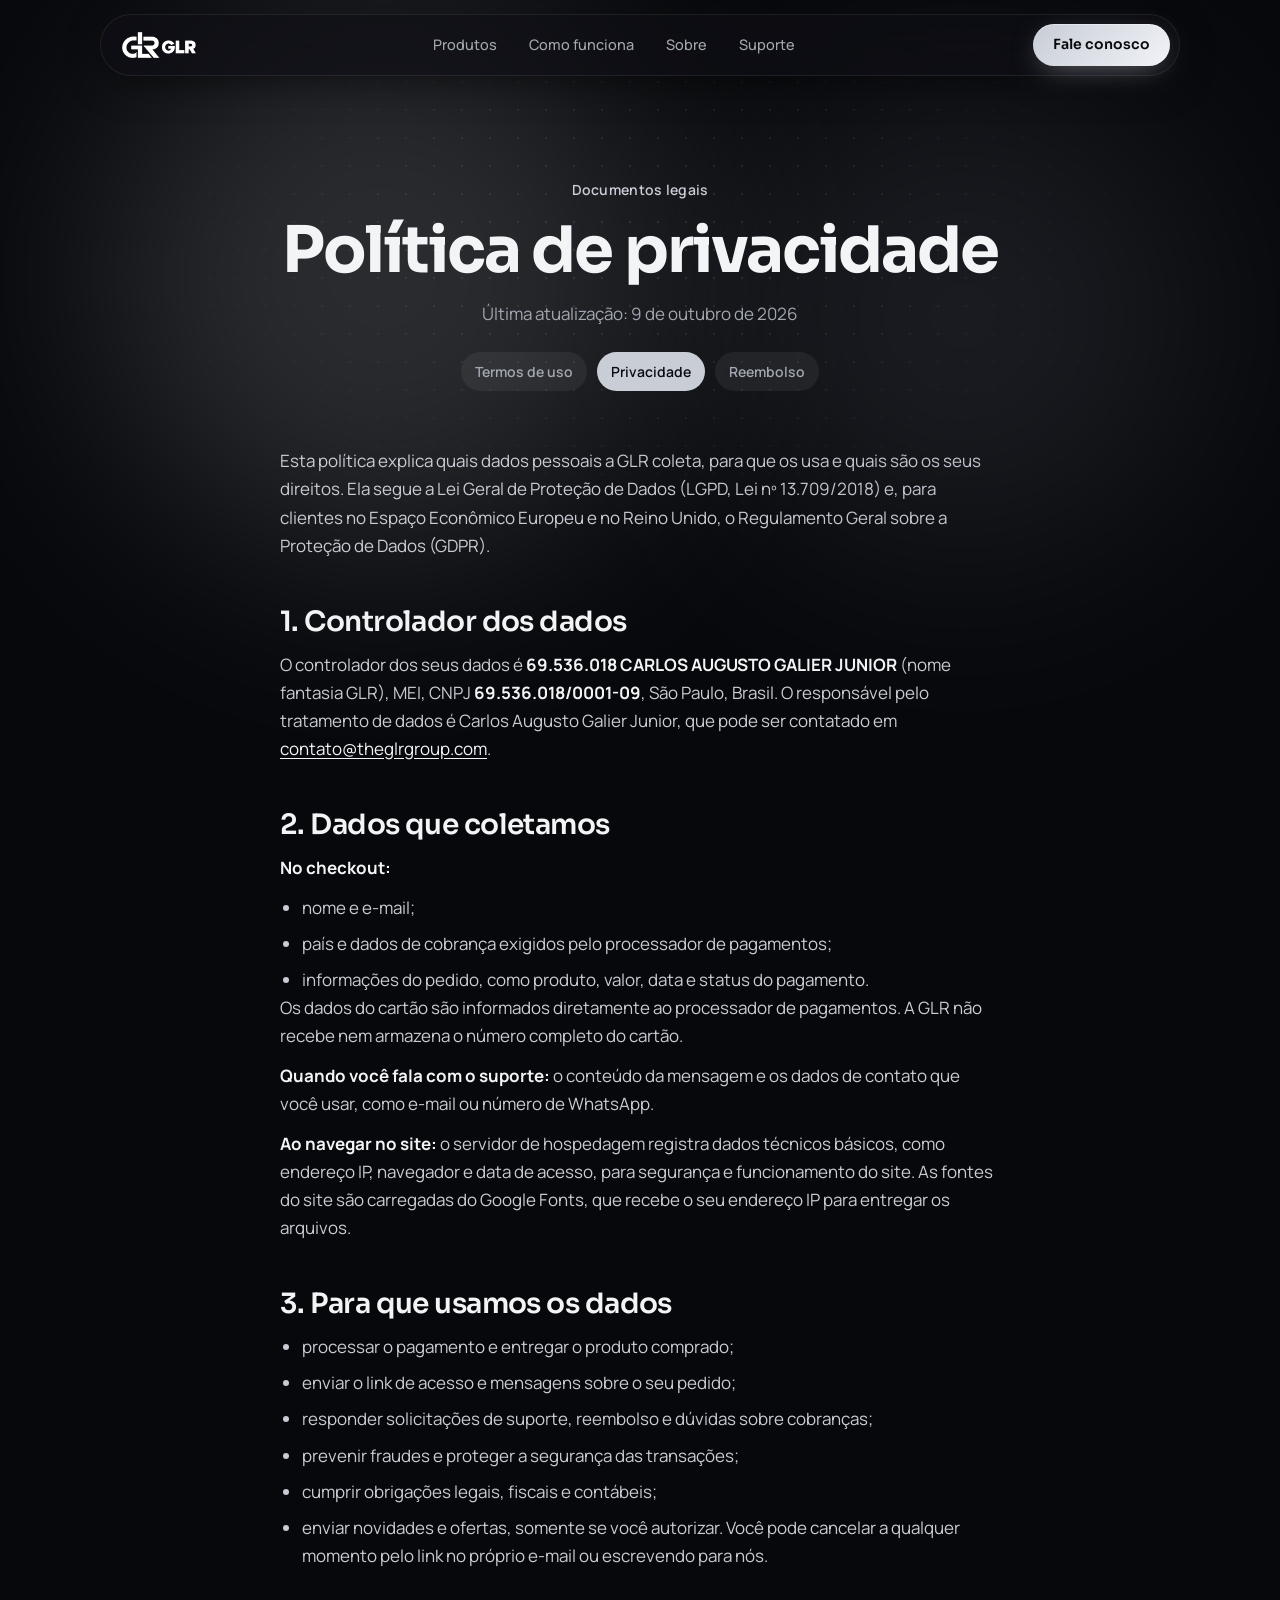
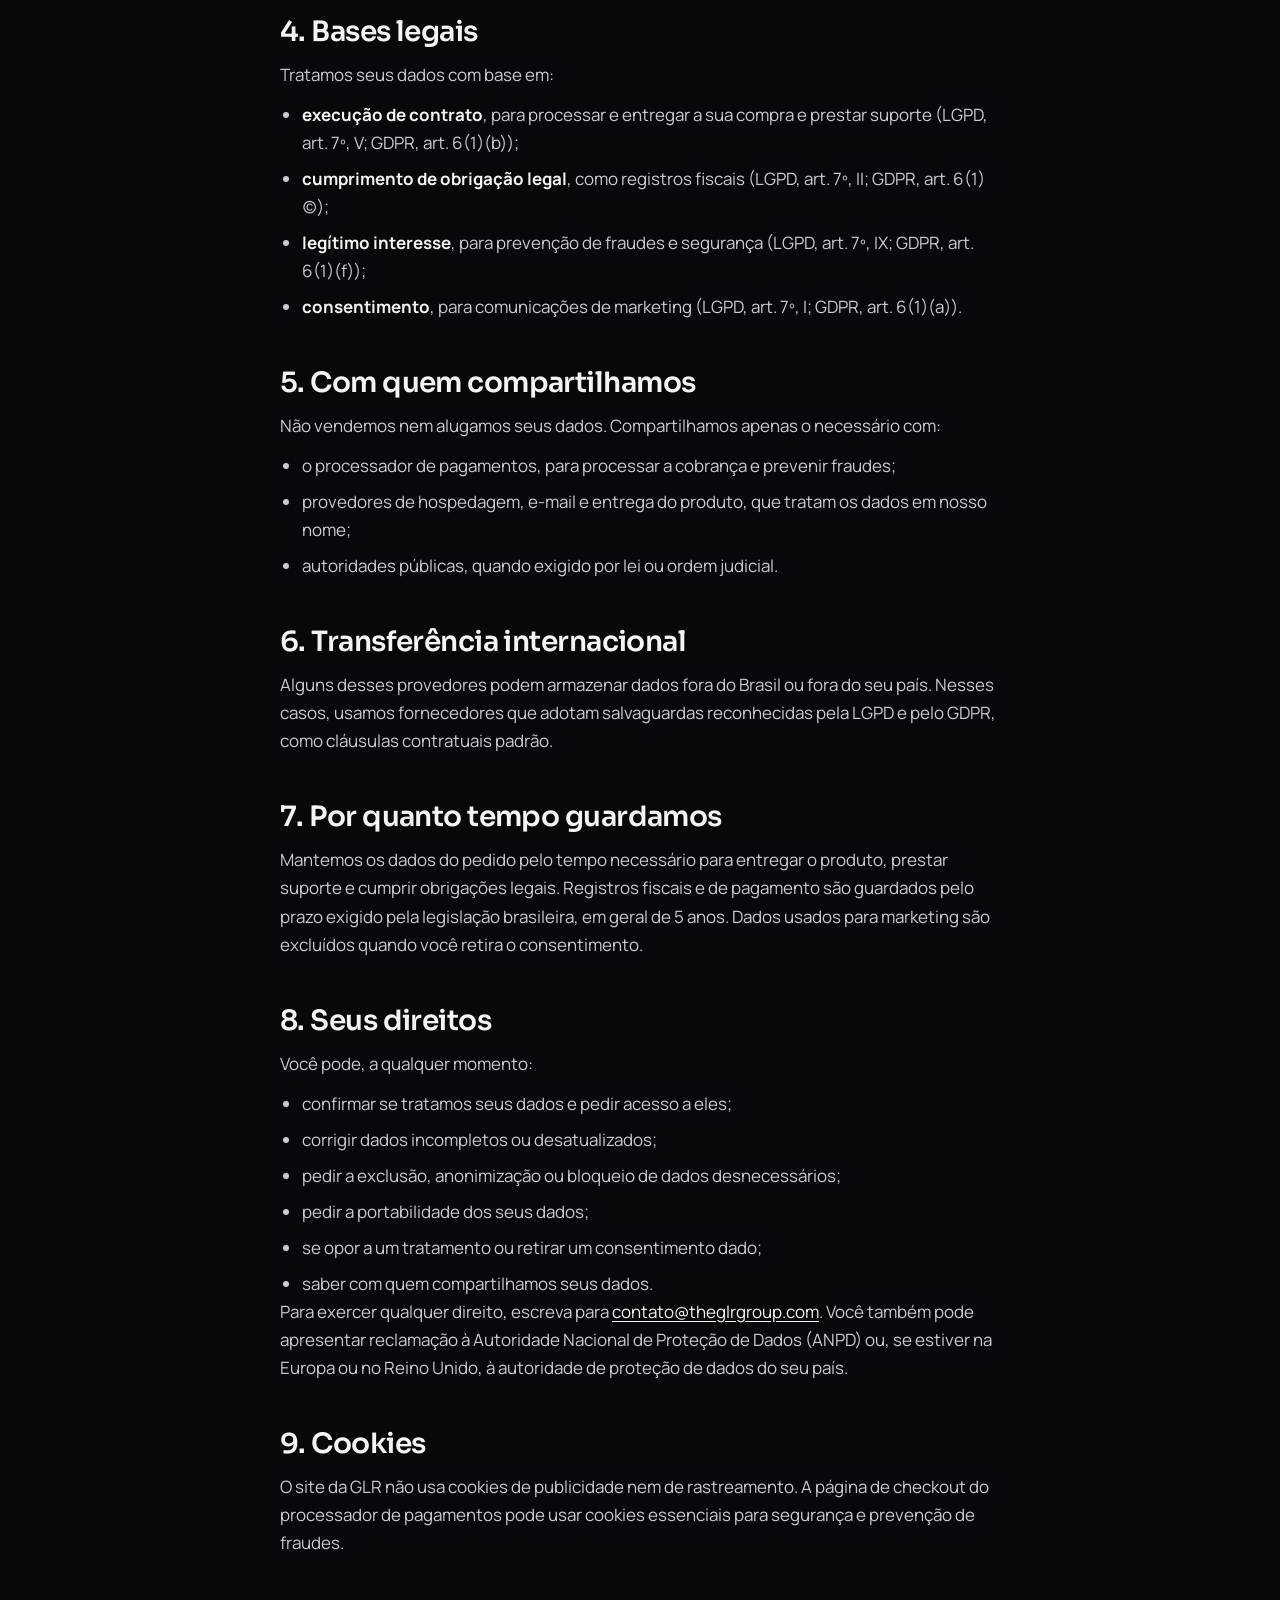
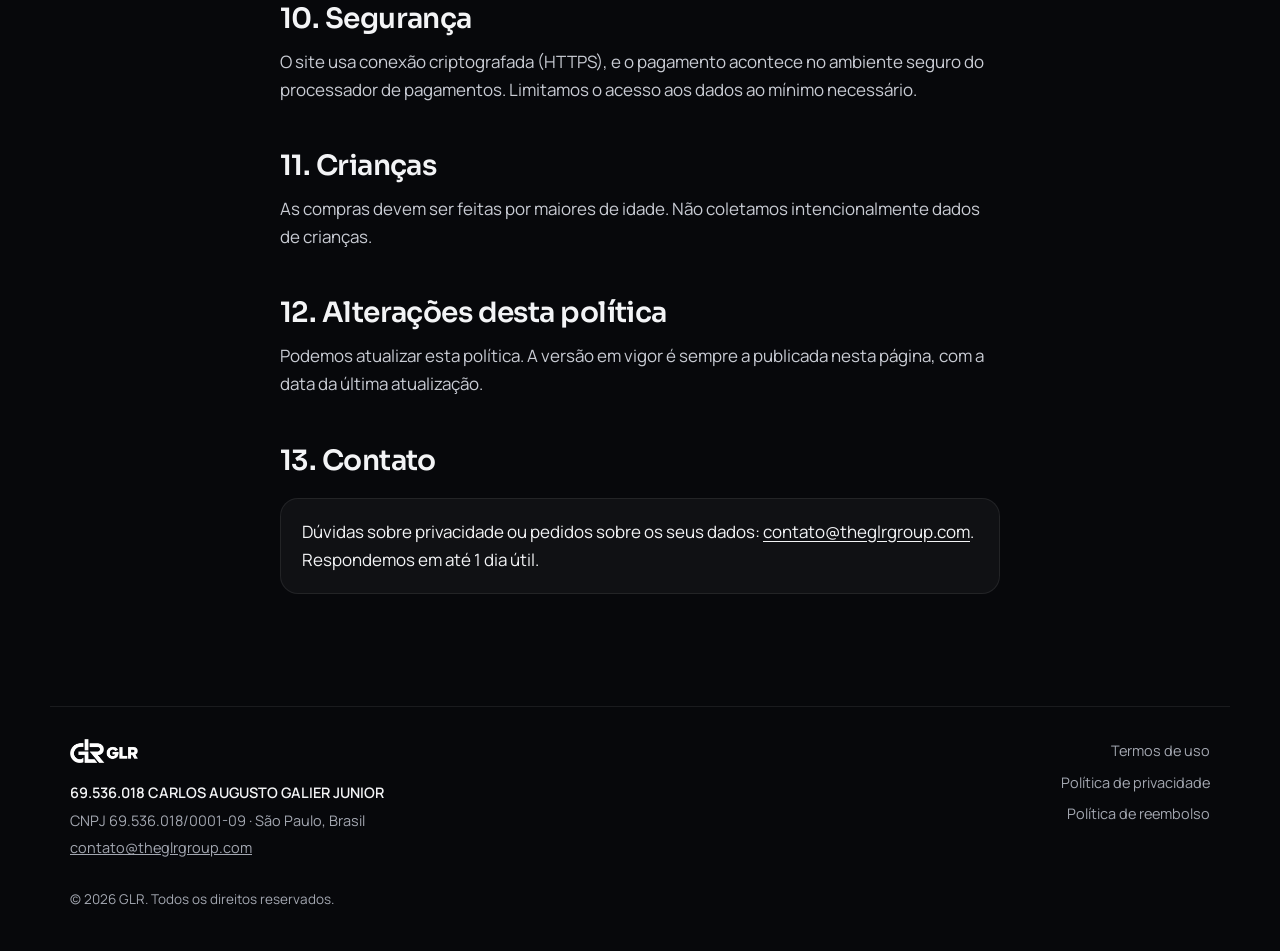
==== privacy/index.html @ 14d4b892 "Novo site GLR: produtos digitais educacionais + Termos, Privacidade e Reembolso Co-Authored-By: Clau" ====
<!doctype html>
<html lang="pt-BR">
<head>
<meta charset="utf-8">
<meta name="viewport" content="width=device-width, initial-scale=1, viewport-fit=cover">
<title>Política de privacidade | GLR</title>
<meta name="description" content="Como a GLR coleta, usa e protege seus dados pessoais, conforme a LGPD e o GDPR.">
<link rel="icon" href="/assets/glr-logo.png">
<link rel="preconnect" href="https://fonts.googleapis.com">
<link rel="preconnect" href="https://fonts.gstatic.com" crossorigin>
<link rel="stylesheet" href="https://fonts.googleapis.com/css2?family=Sora:wght@400;500;600;700&family=Manrope:wght@400;500;600;700&display=swap">
<link rel="stylesheet" href="/assets/site.css">
</head>
<body>

<header>
  <nav class="nav" aria-label="Principal">
    <a class="logo" href="/" aria-label="GLR, início"><img src="/assets/glr-logo.png" alt="GLR" width="74" height="26"></a>
    <ul>
      <li><a href="/#produtos">Produtos</a></li>
      <li><a href="/#como-funciona">Como funciona</a></li>
      <li><a href="/#sobre">Sobre</a></li>
      <li><a href="/#suporte">Suporte</a></li>
    </ul>
    <a class="btn btn-primary" href="/#suporte">Fale conosco</a>
  </nav>
</header>

<main>
  <section class="doc-hero">
    <div class="aurora" aria-hidden="true"><i></i><i></i></div>
    <div class="wrap hero-inner">
      <span class="eyebrow">Documentos legais</span>
      <h1>Política de privacidade</h1>
      <p>Última atualização: 9 de outubro de 2026</p>
      <nav class="doc-nav" aria-label="Documentos legais">
        <a href="/terms">Termos de uso</a>
        <a href="/privacy" aria-current="page">Privacidade</a>
        <a href="/refund">Reembolso</a>
      </nav>
    </div>
  </section>

  <article class="wrap doc">
    <p>Esta política explica quais dados pessoais a GLR coleta, para que os usa e quais são os seus direitos. Ela segue a Lei Geral de Proteção de Dados (LGPD, Lei nº 13.709/2018) e, para clientes no Espaço Econômico Europeu e no Reino Unido, o Regulamento Geral sobre a Proteção de Dados (GDPR).</p>

    <h2>1. Controlador dos dados</h2>
    <p>O controlador dos seus dados é <strong>69.536.018 CARLOS AUGUSTO GALIER JUNIOR</strong> (nome fantasia GLR), MEI, CNPJ <strong>69.536.018/0001-09</strong>, São Paulo, Brasil. O responsável pelo tratamento de dados é Carlos Augusto Galier Junior, que pode ser contatado em <a href="mailto:contato@theglrgroup.com">contato@theglrgroup.com</a>.</p>

    <h2>2. Dados que coletamos</h2>
    <p><strong>No checkout:</strong></p>
    <ul>
      <li>nome e e-mail;</li>
      <li>país e dados de cobrança exigidos pelo processador de pagamentos;</li>
      <li>informações do pedido, como produto, valor, data e status do pagamento.</li>
    </ul>
    <p>Os dados do cartão são informados diretamente ao processador de pagamentos. A GLR não recebe nem armazena o número completo do cartão.</p>
    <p><strong>Quando você fala com o suporte:</strong> o conteúdo da mensagem e os dados de contato que você usar, como e-mail ou número de WhatsApp.</p>
    <p><strong>Ao navegar no site:</strong> o servidor de hospedagem registra dados técnicos básicos, como endereço IP, navegador e data de acesso, para segurança e funcionamento do site. As fontes do site são carregadas do Google Fonts, que recebe o seu endereço IP para entregar os arquivos.</p>

    <h2>3. Para que usamos os dados</h2>
    <ul>
      <li>processar o pagamento e entregar o produto comprado;</li>
      <li>enviar o link de acesso e mensagens sobre o seu pedido;</li>
      <li>responder solicitações de suporte, reembolso e dúvidas sobre cobranças;</li>
      <li>prevenir fraudes e proteger a segurança das transações;</li>
      <li>cumprir obrigações legais, fiscais e contábeis;</li>
      <li>enviar novidades e ofertas, somente se você autorizar. Você pode cancelar a qualquer momento pelo link no próprio e-mail ou escrevendo para nós.</li>
    </ul>

    <h2>4. Bases legais</h2>
    <p>Tratamos seus dados com base em:</p>
    <ul>
      <li><strong>execução de contrato</strong>, para processar e entregar a sua compra e prestar suporte (LGPD, art. 7º, V; GDPR, art. 6(1)(b));</li>
      <li><strong>cumprimento de obrigação legal</strong>, como registros fiscais (LGPD, art. 7º, II; GDPR, art. 6(1)(c));</li>
      <li><strong>legítimo interesse</strong>, para prevenção de fraudes e segurança (LGPD, art. 7º, IX; GDPR, art. 6(1)(f));</li>
      <li><strong>consentimento</strong>, para comunicações de marketing (LGPD, art. 7º, I; GDPR, art. 6(1)(a)).</li>
    </ul>

    <h2>5. Com quem compartilhamos</h2>
    <p>Não vendemos nem alugamos seus dados. Compartilhamos apenas o necessário com:</p>
    <ul>
      <li>o processador de pagamentos, para processar a cobrança e prevenir fraudes;</li>
      <li>provedores de hospedagem, e-mail e entrega do produto, que tratam os dados em nosso nome;</li>
      <li>autoridades públicas, quando exigido por lei ou ordem judicial.</li>
    </ul>

    <h2>6. Transferência internacional</h2>
    <p>Alguns desses provedores podem armazenar dados fora do Brasil ou fora do seu país. Nesses casos, usamos fornecedores que adotam salvaguardas reconhecidas pela LGPD e pelo GDPR, como cláusulas contratuais padrão.</p>

    <h2>7. Por quanto tempo guardamos</h2>
    <p>Mantemos os dados do pedido pelo tempo necessário para entregar o produto, prestar suporte e cumprir obrigações legais. Registros fiscais e de pagamento são guardados pelo prazo exigido pela legislação brasileira, em geral de 5 anos. Dados usados para marketing são excluídos quando você retira o consentimento.</p>

    <h2>8. Seus direitos</h2>
    <p>Você pode, a qualquer momento:</p>
    <ul>
      <li>confirmar se tratamos seus dados e pedir acesso a eles;</li>
      <li>corrigir dados incompletos ou desatualizados;</li>
      <li>pedir a exclusão, anonimização ou bloqueio de dados desnecessários;</li>
      <li>pedir a portabilidade dos seus dados;</li>
      <li>se opor a um tratamento ou retirar um consentimento dado;</li>
      <li>saber com quem compartilhamos seus dados.</li>
    </ul>
    <p>Para exercer qualquer direito, escreva para <a href="mailto:contato@theglrgroup.com">contato@theglrgroup.com</a>. Você também pode apresentar reclamação à Autoridade Nacional de Proteção de Dados (ANPD) ou, se estiver na Europa ou no Reino Unido, à autoridade de proteção de dados do seu país.</p>

    <h2>9. Cookies</h2>
    <p>O site da GLR não usa cookies de publicidade nem de rastreamento. A página de checkout do processador de pagamentos pode usar cookies essenciais para segurança e prevenção de fraudes.</p>

    <h2>10. Segurança</h2>
    <p>O site usa conexão criptografada (HTTPS), e o pagamento acontece no ambiente seguro do processador de pagamentos. Limitamos o acesso aos dados ao mínimo necessário.</p>

    <h2>11. Crianças</h2>
    <p>As compras devem ser feitas por maiores de idade. Não coletamos intencionalmente dados de crianças.</p>

    <h2>12. Alterações desta política</h2>
    <p>Podemos atualizar esta política. A versão em vigor é sempre a publicada nesta página, com a data da última atualização.</p>

    <h2>13. Contato</h2>
    <div class="box">
      <p>Dúvidas sobre privacidade ou pedidos sobre os seus dados: <a href="mailto:contato@theglrgroup.com">contato@theglrgroup.com</a>. Respondemos em até 1 dia útil.</p>
    </div>
  </article>
</main>

<footer>
  <div class="wrap foot">
    <div class="legal-id">
      <img src="/assets/glr-logo.png" alt="GLR" width="68" height="24">
      <strong>69.536.018 CARLOS AUGUSTO GALIER JUNIOR</strong>
      <span>CNPJ 69.536.018/0001-09 · São Paulo, Brasil</span>
      <span><a href="mailto:contato@theglrgroup.com">contato@theglrgroup.com</a></span>
    </div>
    <nav aria-label="Documentos legais">
      <a href="/terms">Termos de uso</a>
      <a href="/privacy">Política de privacidade</a>
      <a href="/refund">Política de reembolso</a>
    </nav>
    <span class="copy">© 2026 GLR. Todos os direitos reservados.</span>
  </div>
</footer>

<script src="/assets/site.js"></script>
</body>
</html>
---- assets/site.css ----
/* GLR: dark product-style site. Glass pill nav, soft silver glow, rounded cards, numbered how-it-works, support panel, legal pages */
:root{
  --bg:#07080B;
  --surface:rgba(255,255,255,.035);
  --surface-2:rgba(255,255,255,.06);
  --border:rgba(255,255,255,.08);
  --border-strong:rgba(255,255,255,.16);
  --fg:#F3F4F6;
  --muted:#A3A7B1;
  --accent:#C8CDD6;
  --accent-2:#F1F3F7;
  --accent-rgb:200,205,214;
  --on-accent:#0A0A0F;
  --display:"Sora",system-ui,sans-serif;
  --body:"Manrope",system-ui,sans-serif;
  --r:22px;
  color-scheme:dark;
}
*{box-sizing:border-box}
html{scroll-behavior:smooth}
@media (prefers-reduced-motion:reduce){html{scroll-behavior:auto}*{animation:none!important;transition:none!important}}
body{margin:0;background:var(--bg);color:var(--fg);font-family:var(--body);font-size:17px;line-height:1.65;-webkit-font-smoothing:antialiased;overflow-x:hidden}
img{max-width:100%}
a{color:inherit}
:focus-visible{outline:2px solid var(--accent);outline-offset:3px;border-radius:10px}
.wrap{max-width:1180px;margin:0 auto;padding-inline:20px}
h1,h2,h3{font-family:var(--display);text-wrap:balance;margin:0;letter-spacing:-.03em}
h2{font-size:clamp(32px,4.4vw,52px);line-height:1.08;font-weight:600}
p{margin:0}
.grad{background:linear-gradient(100deg,var(--accent),var(--accent-2));-webkit-background-clip:text;background-clip:text;color:transparent}
.eyebrow{font-size:14px;font-weight:600;color:var(--accent);letter-spacing:.02em}

/* buttons */
.btn{position:relative;display:inline-flex;align-items:center;justify-content:center;gap:10px;min-height:50px;padding:0 26px;border-radius:999px;font-family:var(--display);font-weight:600;font-size:15px;text-decoration:none;cursor:pointer;border:0;transition:transform .25s cubic-bezier(.2,.8,.2,1),box-shadow .25s,background .25s;white-space:nowrap}
.btn svg{transition:transform .25s;flex:none}
.btn:hover svg.arrow{transform:translateX(3px)}
.btn-primary{color:var(--on-accent);background:linear-gradient(135deg,var(--accent),var(--accent-2));box-shadow:0 8px 30px -10px rgba(var(--accent-rgb),.6),inset 0 1px 0 rgba(255,255,255,.4)}
.btn-primary:hover{transform:translateY(-2px);box-shadow:0 14px 40px -10px rgba(var(--accent-rgb),.75),inset 0 1px 0 rgba(255,255,255,.5)}
.btn-glass{color:var(--fg);background:var(--surface-2);box-shadow:inset 0 0 0 1px var(--border-strong);backdrop-filter:blur(10px)}
.btn-glass:hover{transform:translateY(-2px);background:rgba(255,255,255,.1)}
.btn-lg{min-height:58px;padding:0 32px;font-size:16px}

/* nav */
header{position:sticky;top:calc(env(safe-area-inset-top,0px) + 14px);z-index:30;padding-inline:16px}
.nav{max-width:1080px;margin:14px auto 0;display:flex;align-items:center;justify-content:space-between;gap:16px;padding:10px 10px 10px 22px;border-radius:999px;background:rgba(14,15,20,.65);backdrop-filter:blur(18px) saturate(140%);-webkit-backdrop-filter:blur(18px) saturate(140%);box-shadow:inset 0 0 0 1px var(--border),0 10px 40px -10px rgba(0,0,0,.6)}
.nav .logo img{height:26px;width:auto;display:block}
.nav ul{display:flex;gap:4px;list-style:none;margin:0;padding:0}
.nav ul a{display:block;padding:8px 14px;border-radius:999px;text-decoration:none;color:var(--muted);font-size:14.5px;font-weight:500;transition:color .2s,background .2s}
.nav ul a:hover{color:var(--fg);background:var(--surface-2)}
.nav .btn{min-height:42px;padding:0 20px;font-size:14px}
@media (max-width:860px){.nav ul{display:none}}

/* hero */
.hero{position:relative;margin-top:-78px;padding-top:190px;padding-bottom:40px}
.aurora{position:absolute;inset:-10% 0 auto 0;height:820px;pointer-events:none;overflow:hidden;z-index:0}
.aurora i{position:absolute;border-radius:50%;filter:blur(110px);opacity:.18}
.aurora i:nth-child(1){width:560px;height:560px;left:8%;top:40px;background:var(--accent);animation:float1 16s ease-in-out infinite}
.aurora i:nth-child(2){width:480px;height:480px;right:6%;top:120px;background:#7D8597;opacity:.16;animation:float2 19s ease-in-out infinite}
.aurora::after{content:"";position:absolute;inset:0;background-image:radial-gradient(rgba(255,255,255,.11) 1px,transparent 1px);background-size:28px 28px;-webkit-mask-image:radial-gradient(ellipse 60% 55% at 50% 35%,#000 0%,transparent 75%);mask-image:radial-gradient(ellipse 60% 55% at 50% 35%,#000 0%,transparent 75%)}
@keyframes float1{50%{transform:translate(80px,60px) scale(1.1)}}
@keyframes float2{50%{transform:translate(-70px,40px) scale(.9)}}
.hero-inner{position:relative;z-index:1;display:flex;flex-direction:column;align-items:center;text-align:center;gap:26px}
.hero h1{font-size:clamp(40px,6.6vw,84px);line-height:1.02;font-weight:700;max-width:13em}
.hero .lead{color:#D4D7DE;font-size:clamp(17px,1.6vw,20px);max-width:36em;text-shadow:0 1px 18px rgba(0,0,0,.6)}
.cta-row{display:flex;flex-wrap:wrap;justify-content:center;gap:14px;margin-top:6px}
.facts{position:relative;z-index:1;margin:64px auto 0;max-width:980px;display:grid;grid-template-columns:repeat(4,minmax(0,1fr));border-radius:22px;background:var(--surface);box-shadow:inset 0 0 0 1px var(--border);overflow:hidden}
.fact{display:flex;align-items:center;gap:12px;padding:20px 22px;min-width:0}
.fact + .fact{border-left:1px solid var(--border)}
.fact svg{flex:none;color:var(--accent)}
.fact span{font-size:15px;font-weight:600;line-height:1.3}
@media (max-width:860px){.facts{grid-template-columns:repeat(2,minmax(0,1fr))}.fact:nth-child(3){border-left:0}.fact:nth-child(n+3){border-top:1px solid var(--border)}}
@media (max-width:440px){.facts{grid-template-columns:minmax(0,1fr)}.fact + .fact{border-left:0;border-top:1px solid var(--border)}}

/* sections */
section.block{padding-block:112px 24px;scroll-margin-top:100px}
.head{display:flex;flex-direction:column;align-items:center;text-align:center;gap:16px;margin-bottom:56px}
.head p{color:var(--muted);max-width:36em}

.cards{display:grid;grid-template-columns:repeat(3,minmax(0,1fr));gap:18px}
.card{position:relative;border-radius:var(--r);padding:32px 28px;background:var(--surface);box-shadow:inset 0 0 0 1px var(--border);display:flex;flex-direction:column;gap:14px;overflow:hidden;transition:box-shadow .3s,transform .3s}
.card::before{content:"";position:absolute;inset:0;border-radius:inherit;background:radial-gradient(420px circle at var(--mx,50%) var(--my,0%),rgba(var(--accent-rgb),.12),transparent 45%);opacity:0;transition:opacity .3s;pointer-events:none}
.card:hover{box-shadow:inset 0 0 0 1px var(--border-strong);transform:translateY(-3px)}
.card:hover::before{opacity:1}
.ico{width:52px;height:52px;border-radius:16px;display:grid;place-items:center;background:linear-gradient(135deg,rgba(var(--accent-rgb),.22),rgba(var(--accent-rgb),.05));box-shadow:inset 0 0 0 1px rgba(var(--accent-rgb),.3);color:var(--fg)}
.card h3{font-size:22px;font-weight:600}
.card p{color:var(--muted);font-size:16px}
.tags{display:flex;flex-wrap:wrap;gap:8px;margin-top:auto;padding-top:6px}
.tags span{font-size:13px;font-weight:600;padding:6px 12px;border-radius:999px;background:var(--surface-2);color:var(--fg)}
@media (max-width:960px){.cards{grid-template-columns:minmax(0,1fr)}}

.steps{display:grid;grid-template-columns:repeat(4,minmax(0,1fr));gap:18px;counter-reset:s}
.step{border-radius:var(--r);padding:28px 24px;background:var(--surface);box-shadow:inset 0 0 0 1px var(--border);display:flex;flex-direction:column;gap:12px}
.step .n{width:44px;height:44px;border-radius:50%;display:grid;place-items:center;font-family:var(--display);font-weight:600;font-size:15px;box-shadow:inset 0 0 0 1px rgba(var(--accent-rgb),.5);color:var(--fg)}
.step h3{font-size:19px;font-weight:600}
.step p{color:var(--muted);font-size:15.5px}
.step a{color:var(--fg);font-weight:600;text-underline-offset:3px}
@media (max-width:960px){.steps{grid-template-columns:repeat(2,minmax(0,1fr))}}
@media (max-width:560px){.steps{grid-template-columns:minmax(0,1fr)}}

.about{display:grid;grid-template-columns:minmax(0,1fr) minmax(0,1fr);gap:56px;align-items:center}
.about .stack{display:flex;flex-direction:column;gap:18px}
.about p{color:var(--muted)}
.about p strong{color:var(--fg);font-weight:600}
.brand{border-radius:28px;padding:44px 36px;background:radial-gradient(500px circle at 0% 0%,rgba(var(--accent-rgb),.14),transparent 60%),var(--surface);box-shadow:inset 0 0 0 1px var(--border);display:flex;flex-direction:column;gap:30px}
.brand img{width:100%;max-width:260px;height:auto}
.brand dl{display:grid;grid-template-columns:auto minmax(0,1fr);gap:10px 24px;margin:0;font-size:15px;padding-top:24px;border-top:1px solid var(--border)}
.brand dt{color:var(--muted);font-weight:500}
.brand dd{margin:0;font-weight:600;font-variant-numeric:tabular-nums;overflow-wrap:anywhere}
@media (max-width:900px){.about{grid-template-columns:minmax(0,1fr)}}

.support{position:relative;overflow:hidden;border-radius:32px;padding:clamp(40px,6vw,76px) clamp(22px,5vw,64px);display:flex;flex-direction:column;align-items:center;text-align:center;gap:22px;background:radial-gradient(600px circle at 50% 0%,rgba(var(--accent-rgb),.2),transparent 65%),var(--surface);box-shadow:inset 0 0 0 1px var(--border)}
.support h2{max-width:14em}
.support > p{color:var(--muted);max-width:34em}
.support .cta-row{margin-top:8px}
.support-info{display:grid;grid-template-columns:repeat(2,minmax(0,1fr));gap:14px;width:100%;max-width:760px;margin-top:10px;text-align:left}
.info{border-radius:18px;padding:18px 20px;background:rgba(0,0,0,.25);box-shadow:inset 0 0 0 1px var(--border);display:flex;flex-direction:column;gap:4px;min-width:0}
.info small{font-size:13px;color:var(--muted);font-weight:600}
.info span{font-weight:600;overflow-wrap:anywhere}
.info a{text-decoration:none}
.info a:hover{text-decoration:underline;text-underline-offset:3px}
.notice{margin-top:6px;max-width:40em;padding:16px 20px;border-radius:16px;background:rgba(var(--accent-rgb),.08);box-shadow:inset 0 0 0 1px rgba(var(--accent-rgb),.25);color:var(--fg);font-size:15.5px}
@media (max-width:640px){.support-info{grid-template-columns:minmax(0,1fr);text-align:center}}

footer{padding-block:88px 40px}
.foot{display:grid;grid-template-columns:minmax(0,1.3fr) minmax(0,1fr);gap:28px 40px;padding-top:32px;border-top:1px solid var(--border);color:var(--muted);font-size:14.5px}
.foot img{height:24px;width:auto;display:block;margin-bottom:14px;align-self:flex-start}
.foot .legal-id{display:flex;flex-direction:column;gap:4px}
.foot .legal-id strong{color:var(--fg);font-weight:600}
.foot nav{display:flex;flex-direction:column;gap:8px;align-items:flex-end}
.foot nav a{text-decoration:none}
.foot nav a:hover{color:var(--fg)}
.foot .copy{grid-column:1 / -1;font-size:13.5px}
@media (max-width:700px){.foot{grid-template-columns:minmax(0,1fr);text-align:center}.foot img{margin-inline:auto;align-self:center}.foot nav{align-items:center}}

/* phone: center content */
@media (max-width:640px){
  .aurora i:nth-child(1){width:340px;height:340px;left:-10%}
  .aurora i:nth-child(2){width:300px;height:300px}
  .card,.step{align-items:center;text-align:center}
  .tags{justify-content:center}
  .about .stack{align-items:center;text-align:center}
  .brand{align-items:center;text-align:center}
  .brand dl{justify-content:center;text-align:left}
}

/* legal pages */
.doc-hero{position:relative;margin-top:-78px;padding-top:180px;padding-bottom:24px}
.doc-hero .hero-inner{gap:16px}
.doc-hero h1{font-size:clamp(36px,5.4vw,64px);line-height:1.05;font-weight:700}
.doc-hero p{color:var(--muted)}
.doc{max-width:760px;margin:0 auto;padding-block:32px 24px}
.doc h2{font-size:clamp(22px,2.6vw,28px);line-height:1.25;font-weight:600;margin:44px 0 12px;letter-spacing:-.02em}
.doc p,.doc li{color:#C9CCD4}
.doc p + p{margin-top:12px}
.doc ul,.doc ol{margin:12px 0 0;padding-left:22px;display:flex;flex-direction:column;gap:8px}
.doc strong{color:var(--fg)}
.doc a{color:var(--fg);text-underline-offset:3px}
.doc .box{margin-top:20px;padding:20px 22px;border-radius:18px;background:var(--surface);box-shadow:inset 0 0 0 1px var(--border)}
.doc .box p{color:var(--fg)}
.doc-nav{display:flex;flex-wrap:wrap;justify-content:center;gap:10px;margin-top:8px}
.doc-nav a{font-size:14px;font-weight:600;padding:8px 14px;border-radius:999px;background:var(--surface-2);text-decoration:none;color:var(--muted)}
.doc-nav a[aria-current="page"]{color:var(--on-accent);background:var(--accent)}
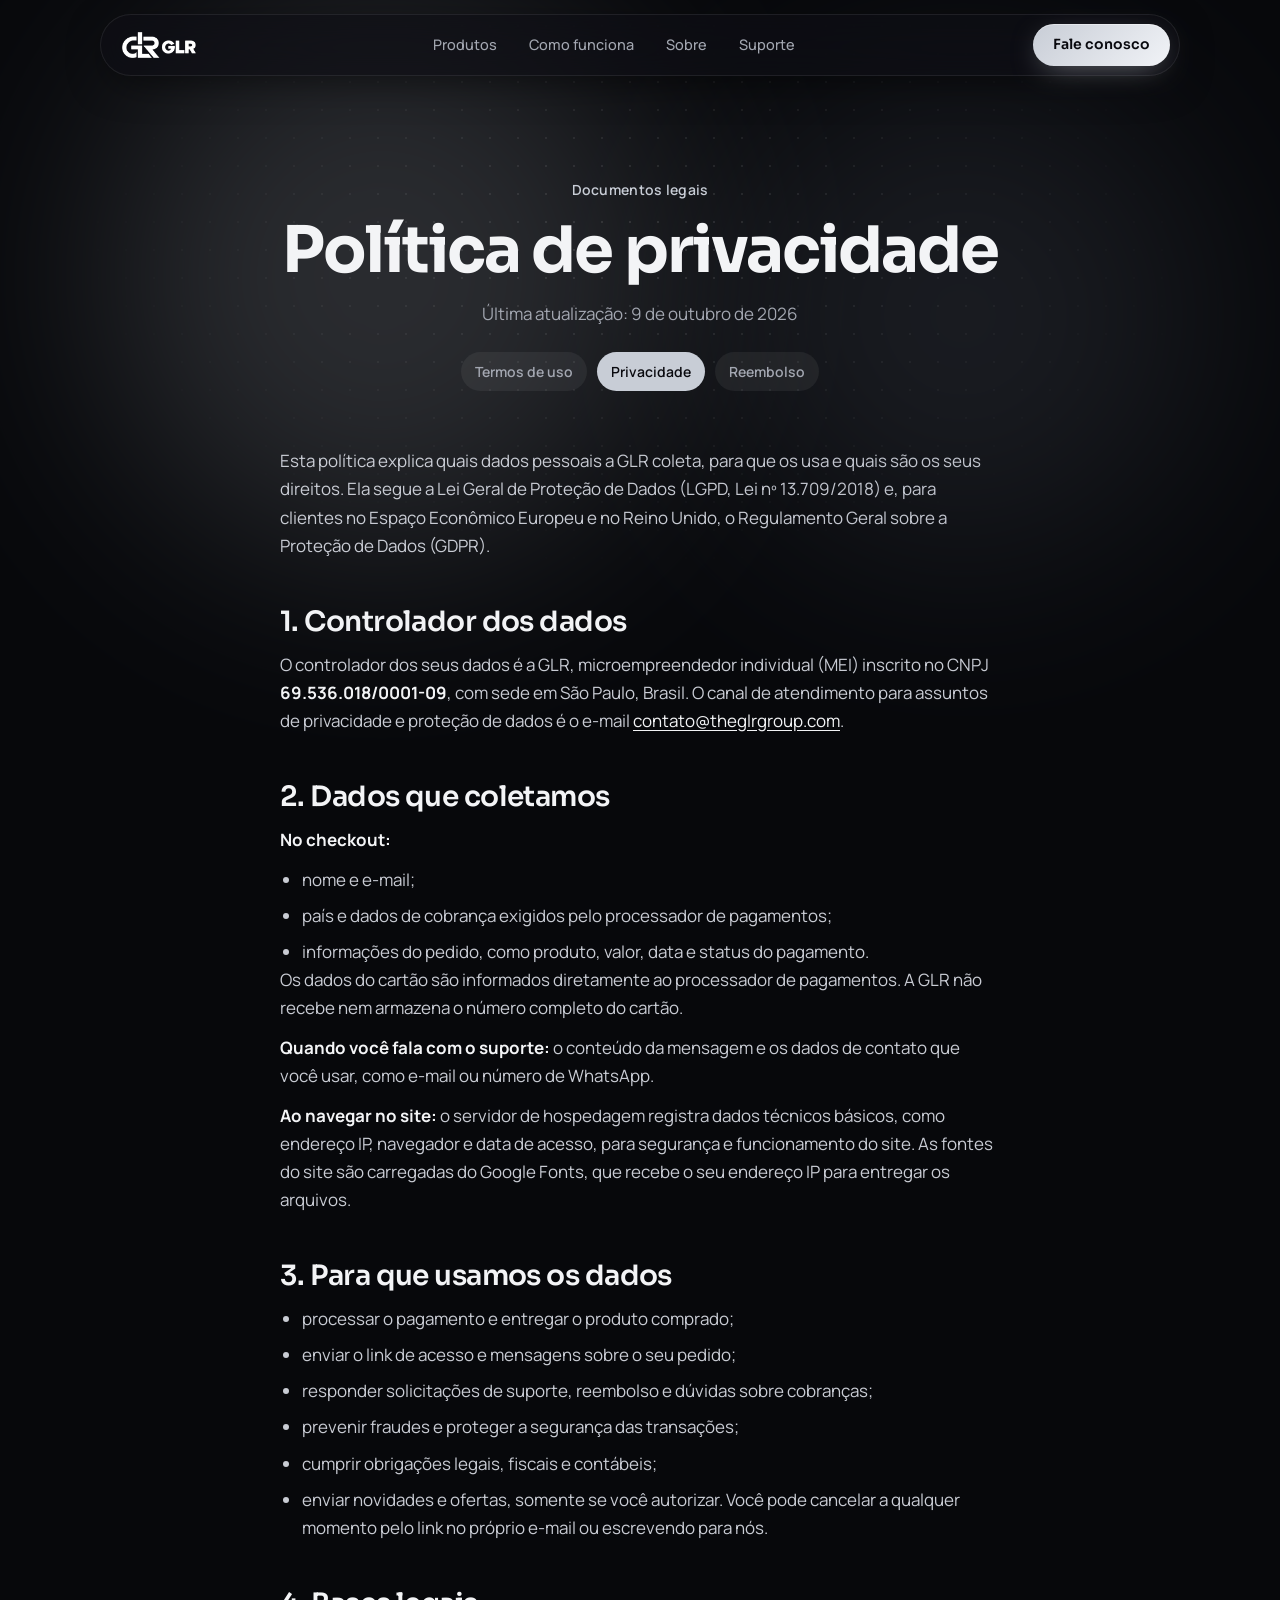
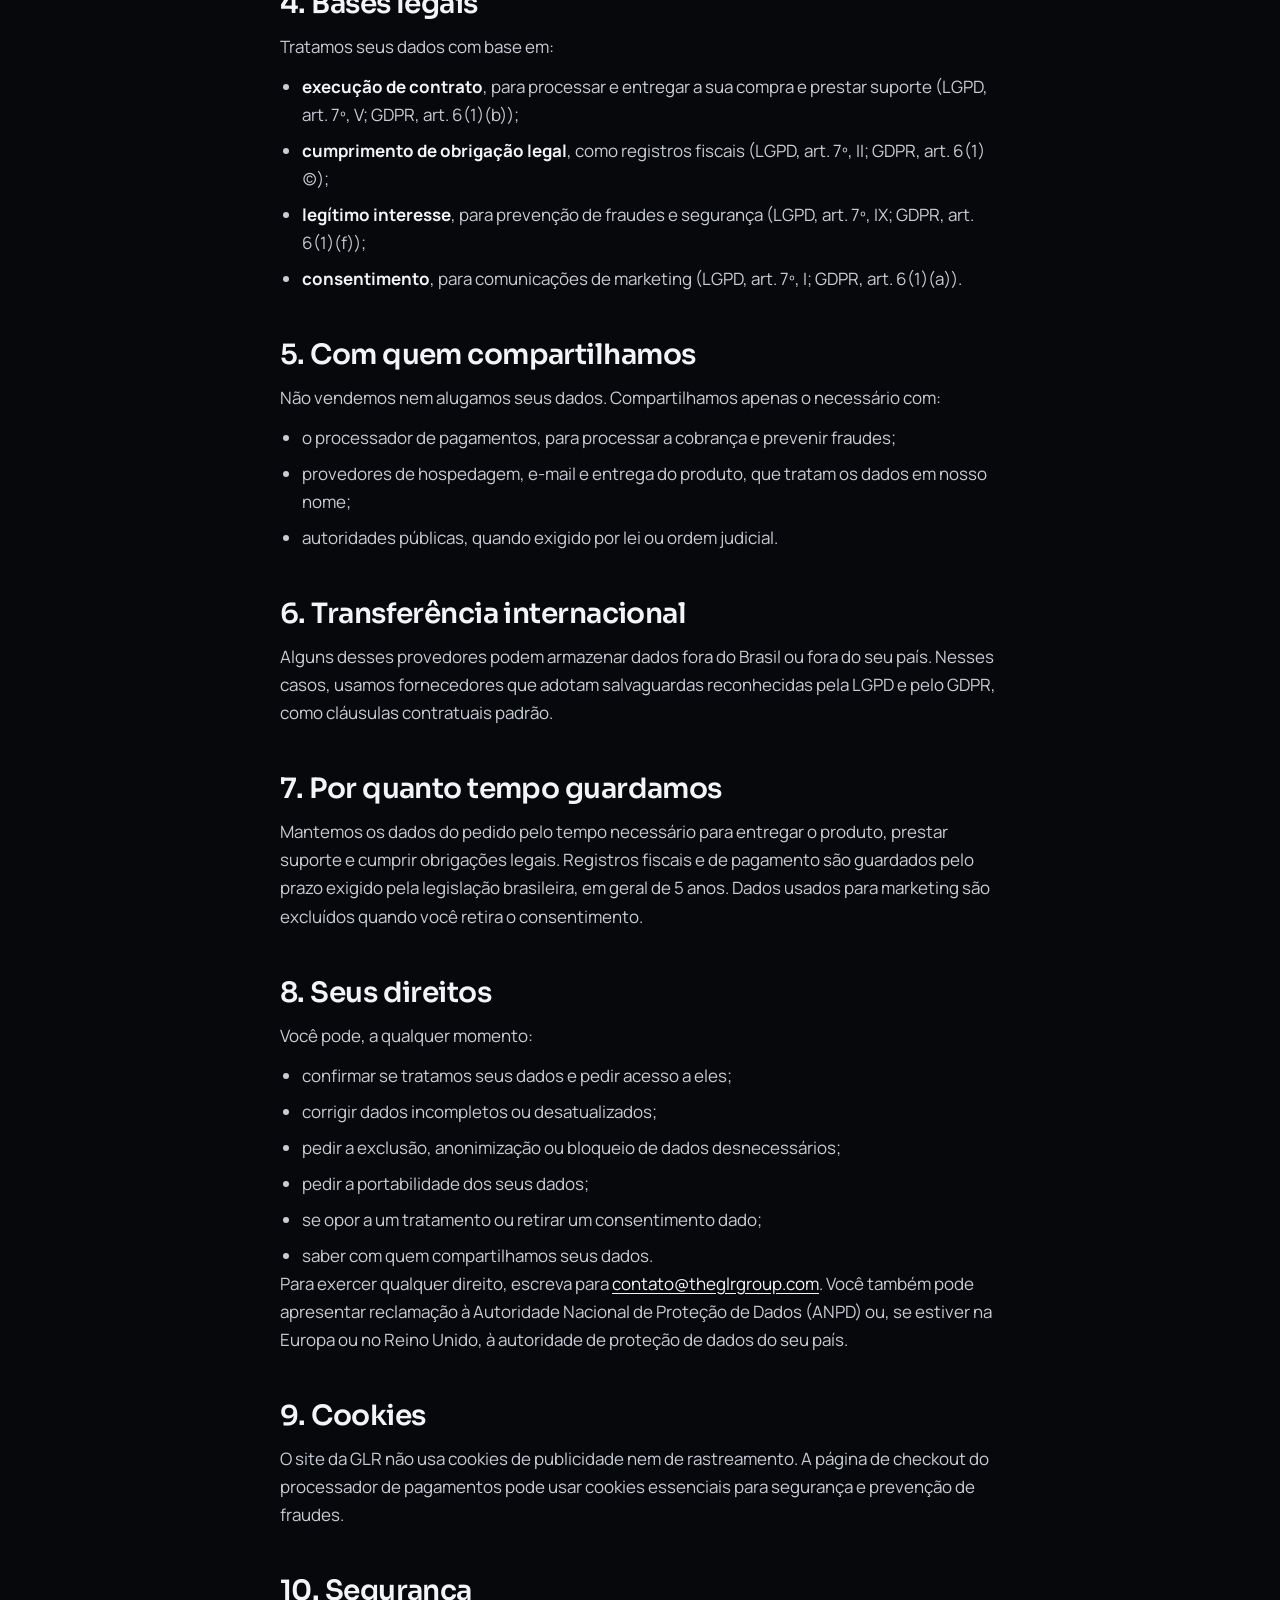
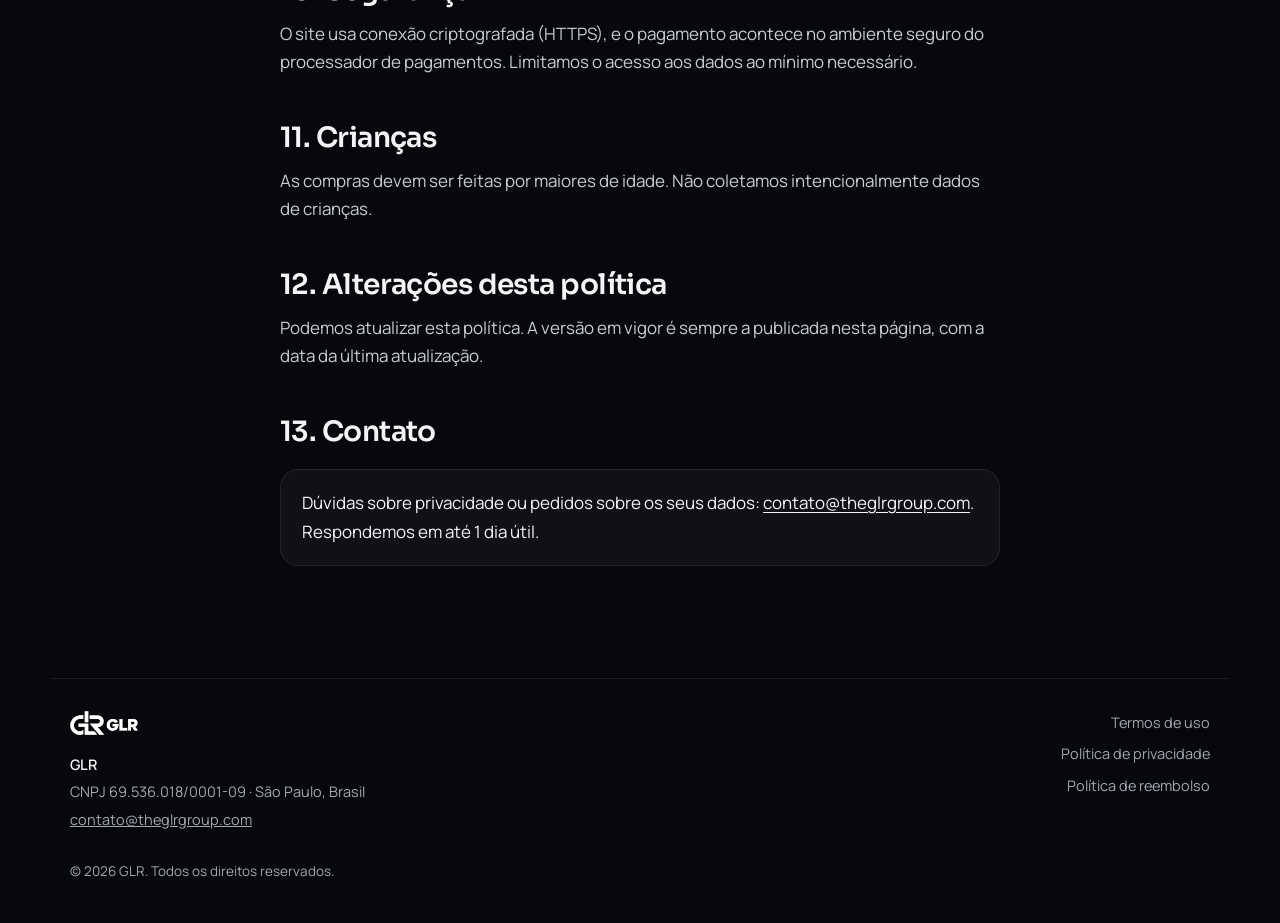
==== commit 78ae0edd: "Remove nome do titular do site; mantém GLR + CNPJ Co-Authored-By: Claude Opus 5.5 <noreply@anthropic" ====
--- a/privacy/index.html
+++ b/privacy/index.html
@@ -45,7 +45,7 @@
     <p>Esta política explica quais dados pessoais a GLR coleta, para que os usa e quais são os seus direitos. Ela segue a Lei Geral de Proteção de Dados (LGPD, Lei nº 13.709/2018) e, para clientes no Espaço Econômico Europeu e no Reino Unido, o Regulamento Geral sobre a Proteção de Dados (GDPR).</p>
 
     <h2>1. Controlador dos dados</h2>
-    <p>O controlador dos seus dados é <strong>69.536.018 CARLOS AUGUSTO GALIER JUNIOR</strong> (nome fantasia GLR), MEI, CNPJ <strong>69.536.018/0001-09</strong>, São Paulo, Brasil. O responsável pelo tratamento de dados é Carlos Augusto Galier Junior, que pode ser contatado em <a href="mailto:contato@theglrgroup.com">contato@theglrgroup.com</a>.</p>
+    <p>O controlador dos seus dados é a GLR, microempreendedor individual (MEI) inscrito no CNPJ <strong>69.536.018/0001-09</strong>, com sede em São Paulo, Brasil. O canal de atendimento para assuntos de privacidade e proteção de dados é o e-mail <a href="mailto:contato@theglrgroup.com">contato@theglrgroup.com</a>.</p>
 
     <h2>2. Dados que coletamos</h2>
     <p><strong>No checkout:</strong></p>
@@ -126,7 +126,7 @@
   <div class="wrap foot">
     <div class="legal-id">
       <img src="/assets/glr-logo.png" alt="GLR" width="68" height="24">
-      <strong>69.536.018 CARLOS AUGUSTO GALIER JUNIOR</strong>
+      <strong>GLR</strong>
       <span>CNPJ 69.536.018/0001-09 · São Paulo, Brasil</span>
       <span><a href="mailto:contato@theglrgroup.com">contato@theglrgroup.com</a></span>
     </div>
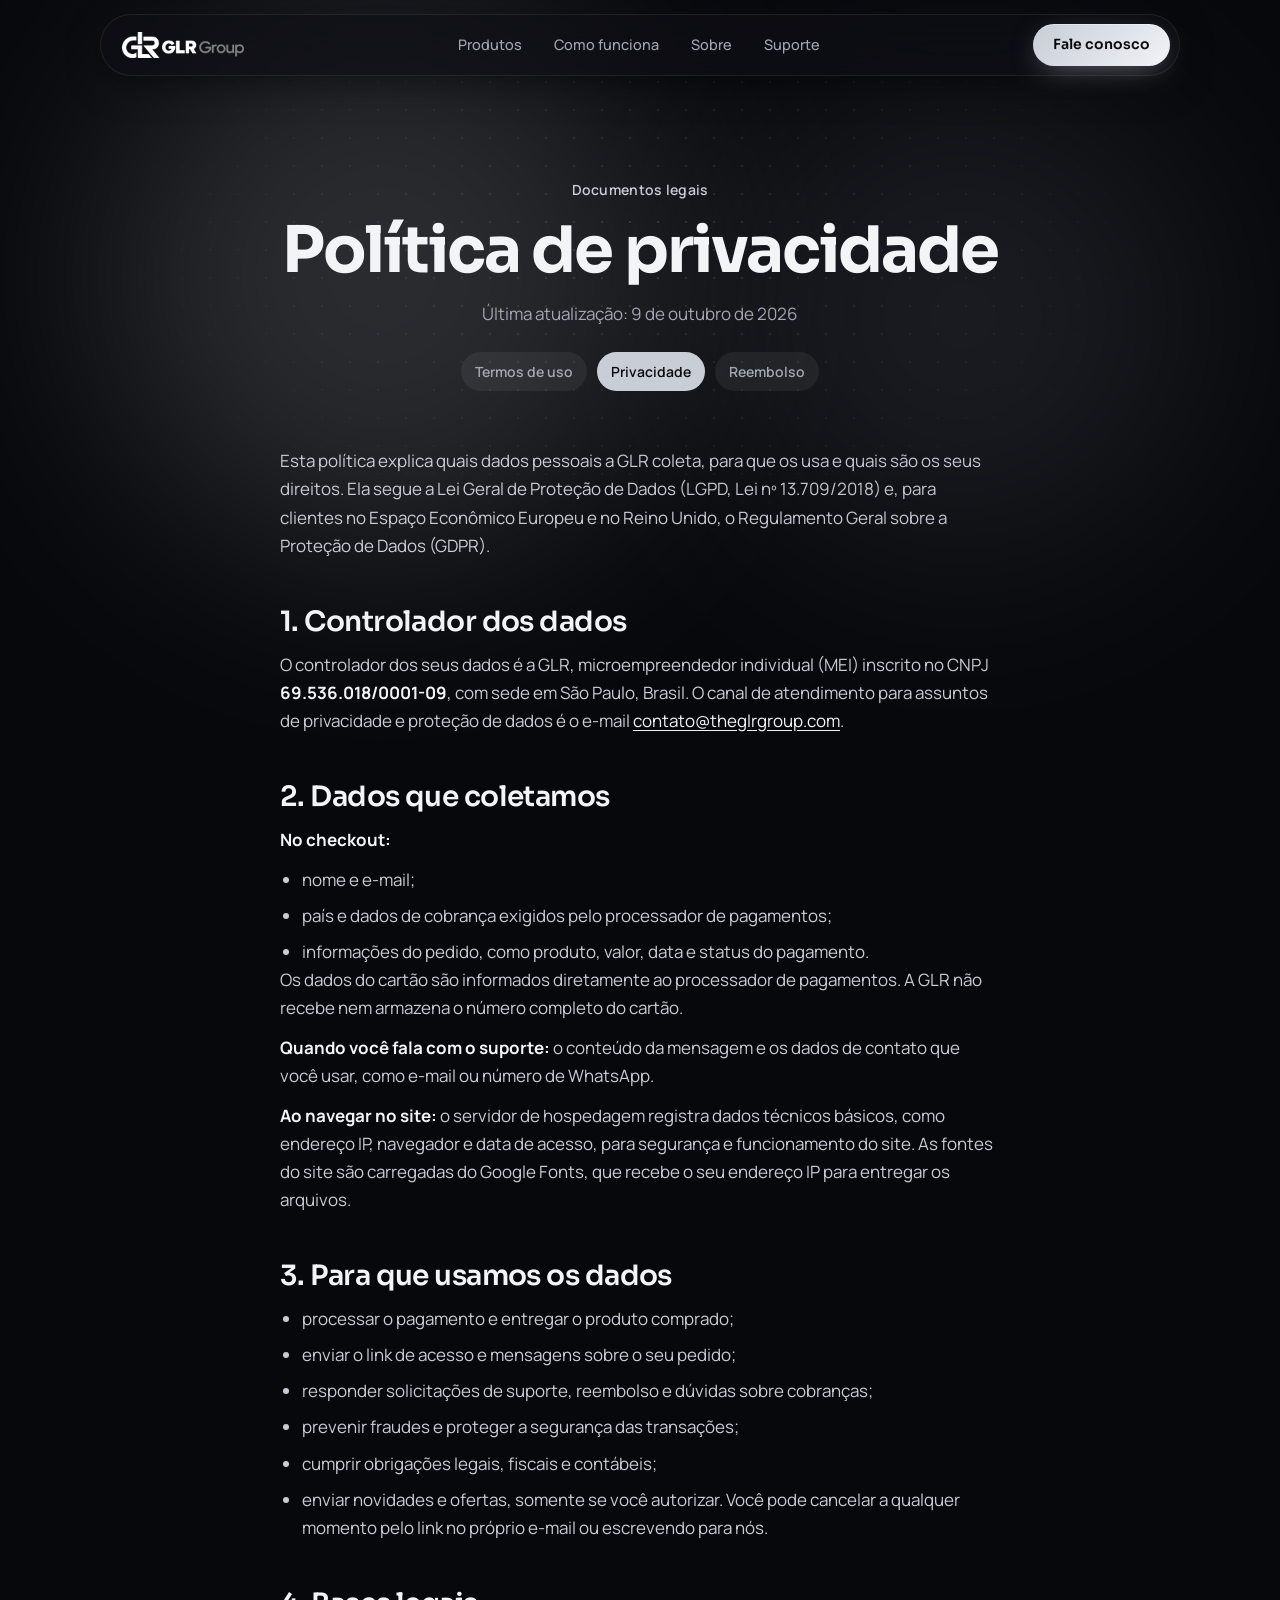
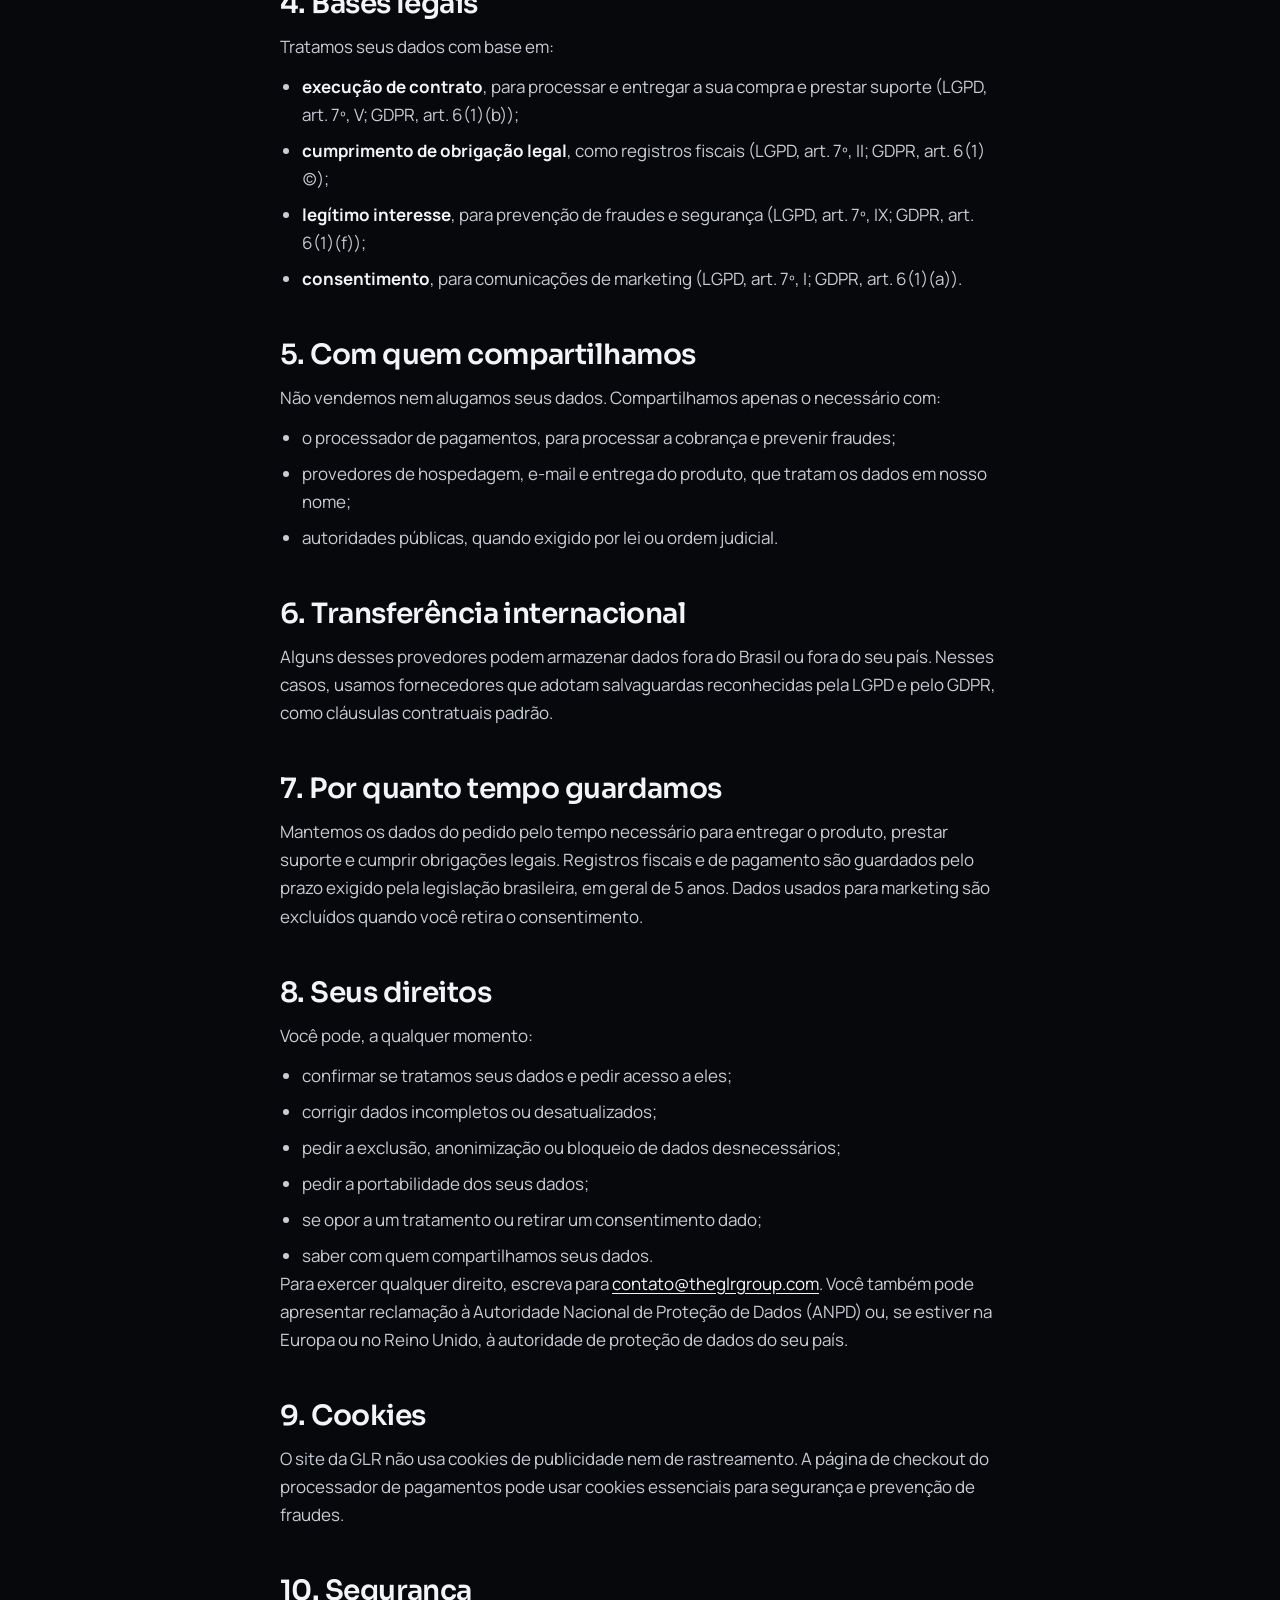
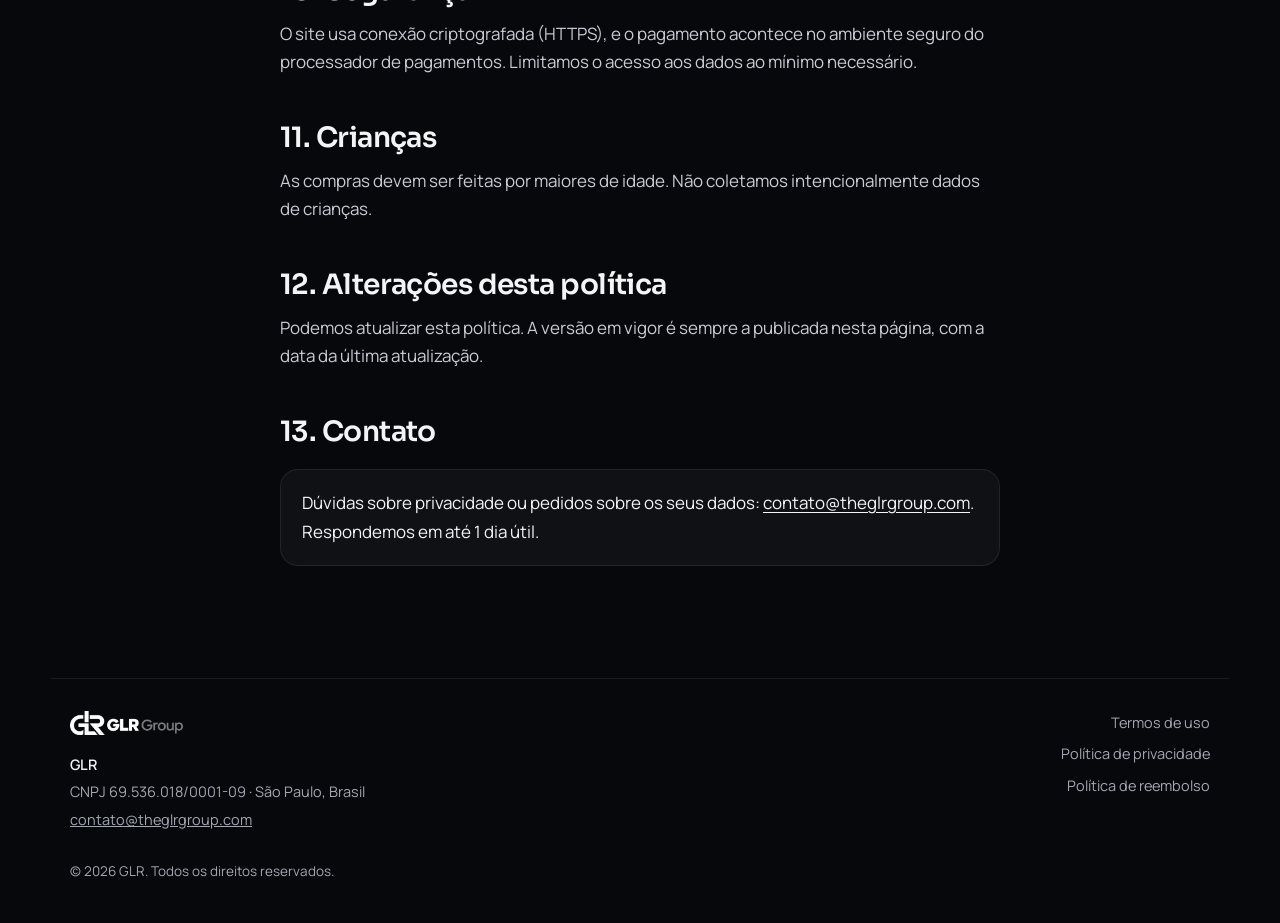
==== commit d3a789cc: "Volta logo GLR Group e ajusta layout no celular Co-Authored-By: Claude Opus 5.5 <noreply@anthropic.c" ====
--- a/privacy/index.html
+++ b/privacy/index.html
@@ -5,7 +5,7 @@
 <meta name="viewport" content="width=device-width, initial-scale=1, viewport-fit=cover">
 <title>Política de privacidade | GLR</title>
 <meta name="description" content="Como a GLR coleta, usa e protege seus dados pessoais, conforme a LGPD e o GDPR.">
-<link rel="icon" href="/assets/glr-logo.png">
+<link rel="icon" href="/assets/glr-group-logo.png">
 <link rel="preconnect" href="https://fonts.googleapis.com">
 <link rel="preconnect" href="https://fonts.gstatic.com" crossorigin>
 <link rel="stylesheet" href="https://fonts.googleapis.com/css2?family=Sora:wght@400;500;600;700&family=Manrope:wght@400;500;600;700&display=swap">
@@ -15,7 +15,7 @@
 
 <header>
   <nav class="nav" aria-label="Principal">
-    <a class="logo" href="/" aria-label="GLR, início"><img src="/assets/glr-logo.png" alt="GLR" width="74" height="26"></a>
+    <a class="logo" href="/" aria-label="GLR, início"><img src="/assets/glr-group-logo.png" alt="GLR Group" width="122" height="26"></a>
     <ul>
       <li><a href="/#produtos">Produtos</a></li>
       <li><a href="/#como-funciona">Como funciona</a></li>
@@ -125,7 +125,7 @@
 <footer>
   <div class="wrap foot">
     <div class="legal-id">
-      <img src="/assets/glr-logo.png" alt="GLR" width="68" height="24">
+      <img src="/assets/glr-group-logo.png" alt="GLR Group" width="113" height="24">
       <strong>GLR</strong>
       <span>CNPJ 69.536.018/0001-09 · São Paulo, Brasil</span>
       <span><a href="mailto:contato@theglrgroup.com">contato@theglrgroup.com</a></span>
--- a/assets/site.css
+++ b/assets/site.css
@@ -44,6 +44,7 @@
 header{position:sticky;top:calc(env(safe-area-inset-top,0px) + 14px);z-index:30;padding-inline:16px}
 .nav{max-width:1080px;margin:14px auto 0;display:flex;align-items:center;justify-content:space-between;gap:16px;padding:10px 10px 10px 22px;border-radius:999px;background:rgba(14,15,20,.65);backdrop-filter:blur(18px) saturate(140%);-webkit-backdrop-filter:blur(18px) saturate(140%);box-shadow:inset 0 0 0 1px var(--border),0 10px 40px -10px rgba(0,0,0,.6)}
 .nav .logo img{height:26px;width:auto;display:block}
+@media (max-width:400px){.nav{padding-left:16px}.nav .logo img{height:22px}.nav .btn{padding:0 16px;font-size:13px}}
 .nav ul{display:flex;gap:4px;list-style:none;margin:0;padding:0}
 .nav ul a{display:block;padding:8px 14px;border-radius:999px;text-decoration:none;color:var(--muted);font-size:14.5px;font-weight:500;transition:color .2s,background .2s}
 .nav ul a:hover{color:var(--fg);background:var(--surface-2)}
@@ -102,7 +103,7 @@
 .about p{color:var(--muted)}
 .about p strong{color:var(--fg);font-weight:600}
 .brand{border-radius:28px;padding:44px 36px;background:radial-gradient(500px circle at 0% 0%,rgba(var(--accent-rgb),.14),transparent 60%),var(--surface);box-shadow:inset 0 0 0 1px var(--border);display:flex;flex-direction:column;gap:30px}
-.brand img{width:100%;max-width:260px;height:auto}
+.brand img{width:100%;max-width:360px;height:auto}
 .brand dl{display:grid;grid-template-columns:auto minmax(0,1fr);gap:10px 24px;margin:0;font-size:15px;padding-top:24px;border-top:1px solid var(--border)}
 .brand dt{color:var(--muted);font-weight:500}
 .brand dd{margin:0;font-weight:600;font-variant-numeric:tabular-nums;overflow-wrap:anywhere}
@@ -140,7 +141,10 @@
   .tags{justify-content:center}
   .about .stack{align-items:center;text-align:center}
   .brand{align-items:center;text-align:center}
-  .brand dl{justify-content:center;text-align:left}
+  .brand dl{grid-template-columns:minmax(0,1fr);gap:2px;text-align:center;width:100%}
+  .brand dd{overflow-wrap:normal;margin-bottom:12px}
+  .brand dd:last-child{margin-bottom:0}
+  .fact{justify-content:center}
 }
 
 /* legal pages */
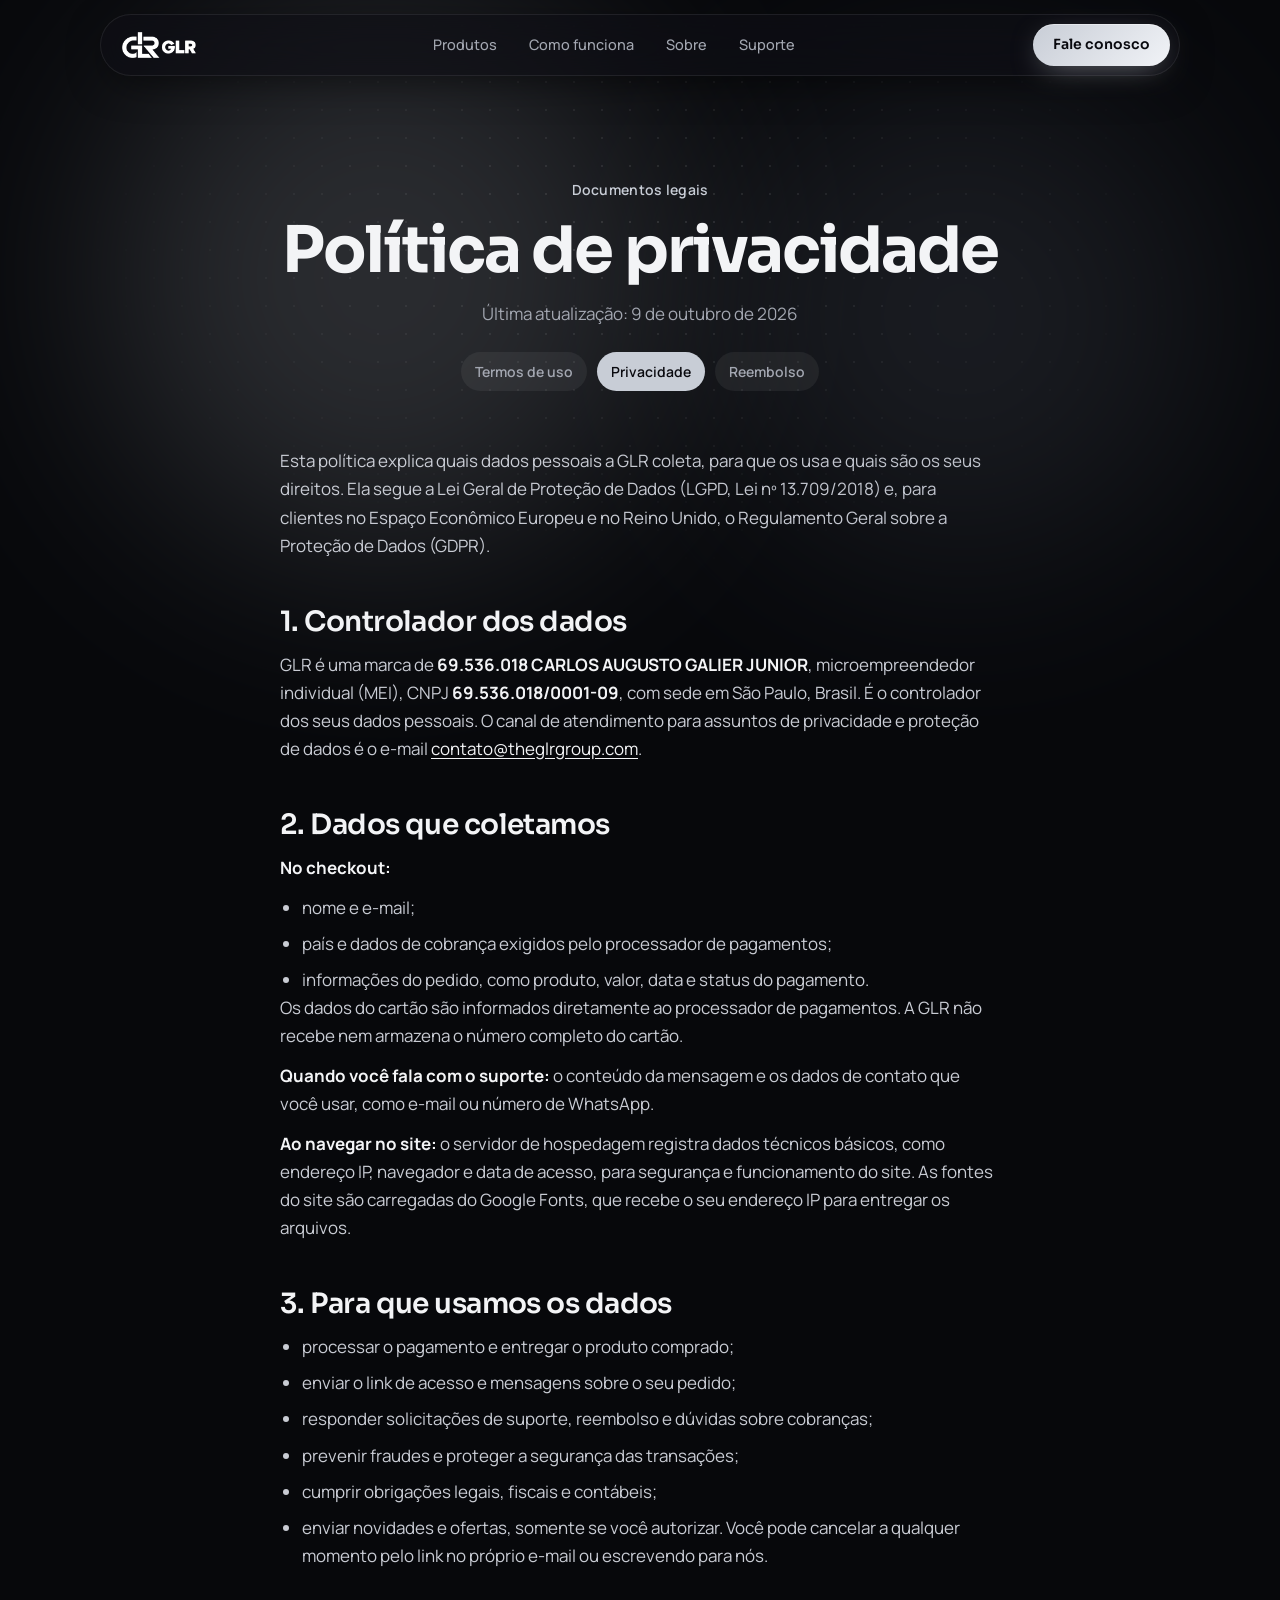
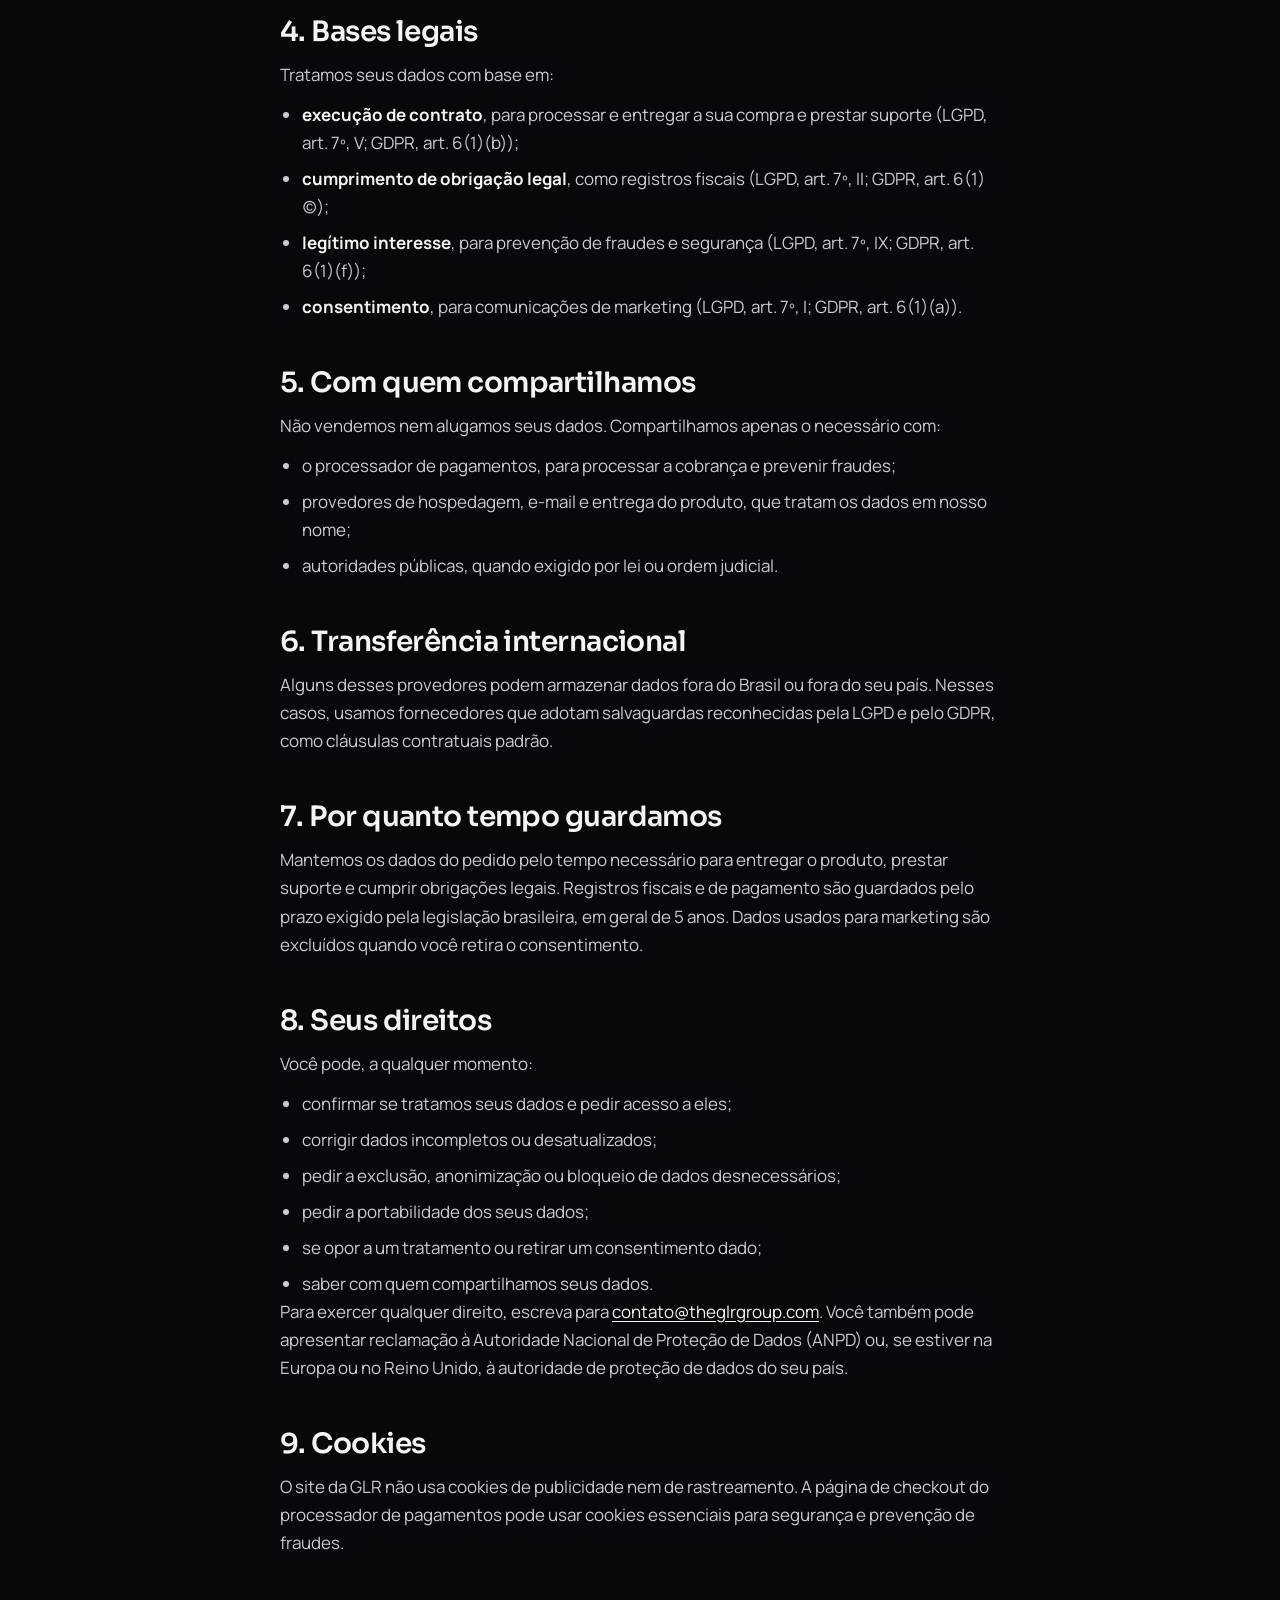
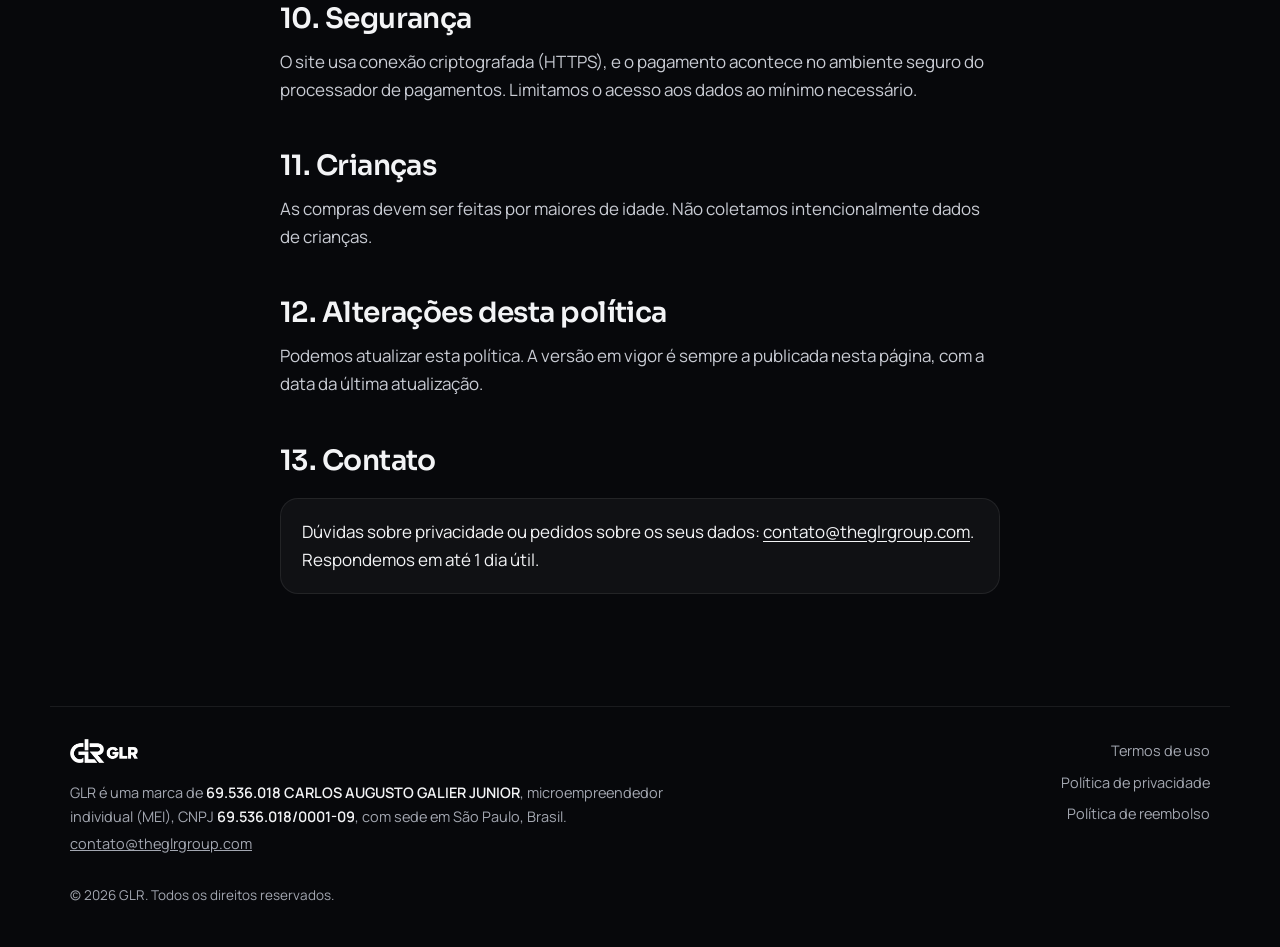
==== commit 29ca1c32: "Identificação: GLR como marca de 69.536.018 CARLOS AUGUSTO GALIER JUNIOR; logo só GLR Co-Authored-By" ====
--- a/privacy/index.html
+++ b/privacy/index.html
@@ -5,7 +5,7 @@
 <meta name="viewport" content="width=device-width, initial-scale=1, viewport-fit=cover">
 <title>Política de privacidade | GLR</title>
 <meta name="description" content="Como a GLR coleta, usa e protege seus dados pessoais, conforme a LGPD e o GDPR.">
-<link rel="icon" href="/assets/glr-group-logo.png">
+<link rel="icon" href="/assets/glr-logo.png">
 <link rel="preconnect" href="https://fonts.googleapis.com">
 <link rel="preconnect" href="https://fonts.gstatic.com" crossorigin>
 <link rel="stylesheet" href="https://fonts.googleapis.com/css2?family=Sora:wght@400;500;600;700&family=Manrope:wght@400;500;600;700&display=swap">
@@ -15,7 +15,7 @@
 
 <header>
   <nav class="nav" aria-label="Principal">
-    <a class="logo" href="/" aria-label="GLR, início"><img src="/assets/glr-group-logo.png" alt="GLR Group" width="122" height="26"></a>
+    <a class="logo" href="/" aria-label="GLR, início"><img src="/assets/glr-logo.png" alt="GLR" width="74" height="26"></a>
     <ul>
       <li><a href="/#produtos">Produtos</a></li>
       <li><a href="/#como-funciona">Como funciona</a></li>
@@ -45,7 +45,7 @@
     <p>Esta política explica quais dados pessoais a GLR coleta, para que os usa e quais são os seus direitos. Ela segue a Lei Geral de Proteção de Dados (LGPD, Lei nº 13.709/2018) e, para clientes no Espaço Econômico Europeu e no Reino Unido, o Regulamento Geral sobre a Proteção de Dados (GDPR).</p>
 
     <h2>1. Controlador dos dados</h2>
-    <p>O controlador dos seus dados é a GLR, microempreendedor individual (MEI) inscrito no CNPJ <strong>69.536.018/0001-09</strong>, com sede em São Paulo, Brasil. O canal de atendimento para assuntos de privacidade e proteção de dados é o e-mail <a href="mailto:contato@theglrgroup.com">contato@theglrgroup.com</a>.</p>
+    <p>GLR é uma marca de <strong>69.536.018 CARLOS AUGUSTO GALIER JUNIOR</strong>, microempreendedor individual (MEI), CNPJ <strong>69.536.018/0001-09</strong>, com sede em São Paulo, Brasil. É o controlador dos seus dados pessoais. O canal de atendimento para assuntos de privacidade e proteção de dados é o e-mail <a href="mailto:contato@theglrgroup.com">contato@theglrgroup.com</a>.</p>
 
     <h2>2. Dados que coletamos</h2>
     <p><strong>No checkout:</strong></p>
@@ -125,9 +125,8 @@
 <footer>
   <div class="wrap foot">
     <div class="legal-id">
-      <img src="/assets/glr-group-logo.png" alt="GLR Group" width="113" height="24">
-      <strong>GLR</strong>
-      <span>CNPJ 69.536.018/0001-09 · São Paulo, Brasil</span>
+      <img src="/assets/glr-logo.png" alt="GLR" width="68" height="24">
+      <span>GLR é uma marca de <strong>69.536.018 CARLOS AUGUSTO GALIER JUNIOR</strong>, microempreendedor individual (MEI), CNPJ <strong>69.536.018/0001-09</strong>, com sede em São Paulo, Brasil.</span>
       <span><a href="mailto:contato@theglrgroup.com">contato@theglrgroup.com</a></span>
     </div>
     <nav aria-label="Documentos legais">
--- a/assets/site.css
+++ b/assets/site.css
@@ -103,7 +103,7 @@
 .about p{color:var(--muted)}
 .about p strong{color:var(--fg);font-weight:600}
 .brand{border-radius:28px;padding:44px 36px;background:radial-gradient(500px circle at 0% 0%,rgba(var(--accent-rgb),.14),transparent 60%),var(--surface);box-shadow:inset 0 0 0 1px var(--border);display:flex;flex-direction:column;gap:30px}
-.brand img{width:100%;max-width:360px;height:auto}
+.brand img{width:100%;max-width:260px;height:auto}
 .brand dl{display:grid;grid-template-columns:auto minmax(0,1fr);gap:10px 24px;margin:0;font-size:15px;padding-top:24px;border-top:1px solid var(--border)}
 .brand dt{color:var(--muted);font-weight:500}
 .brand dd{margin:0;font-weight:600;font-variant-numeric:tabular-nums;overflow-wrap:anywhere}
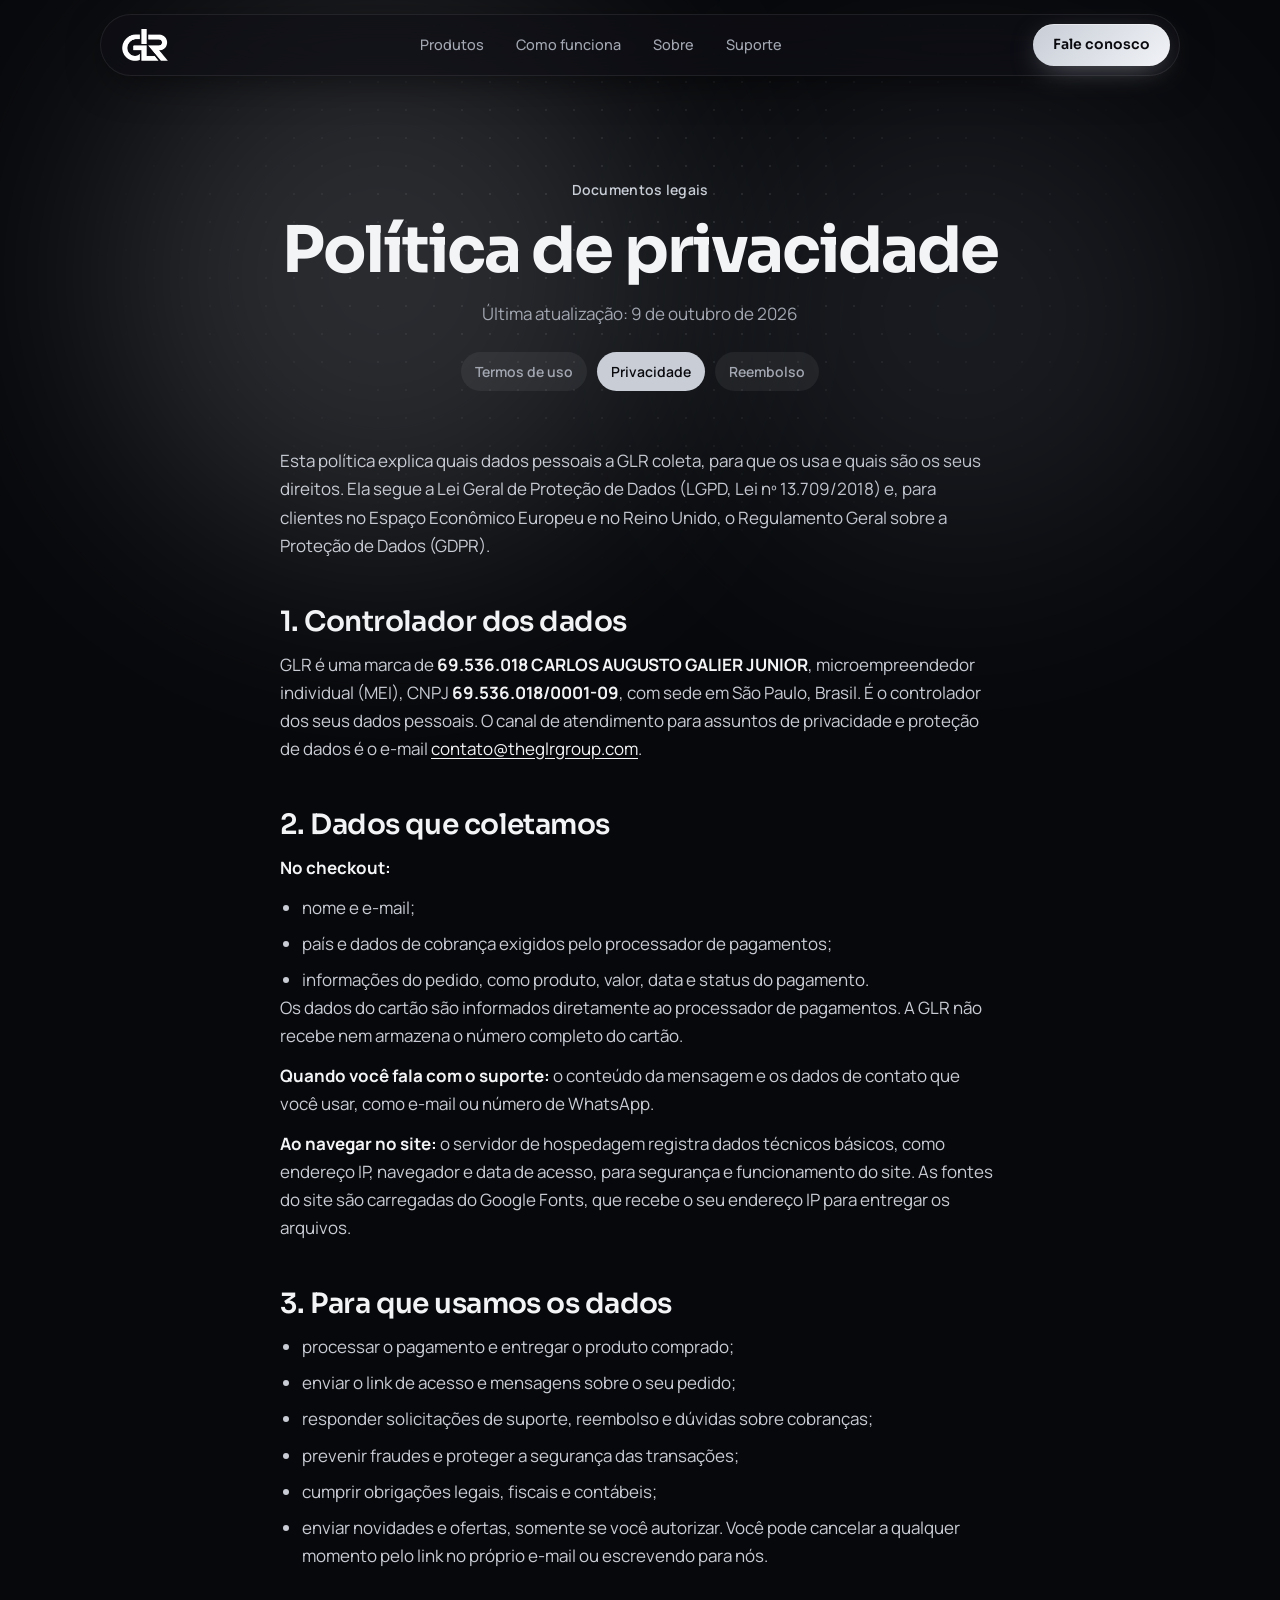
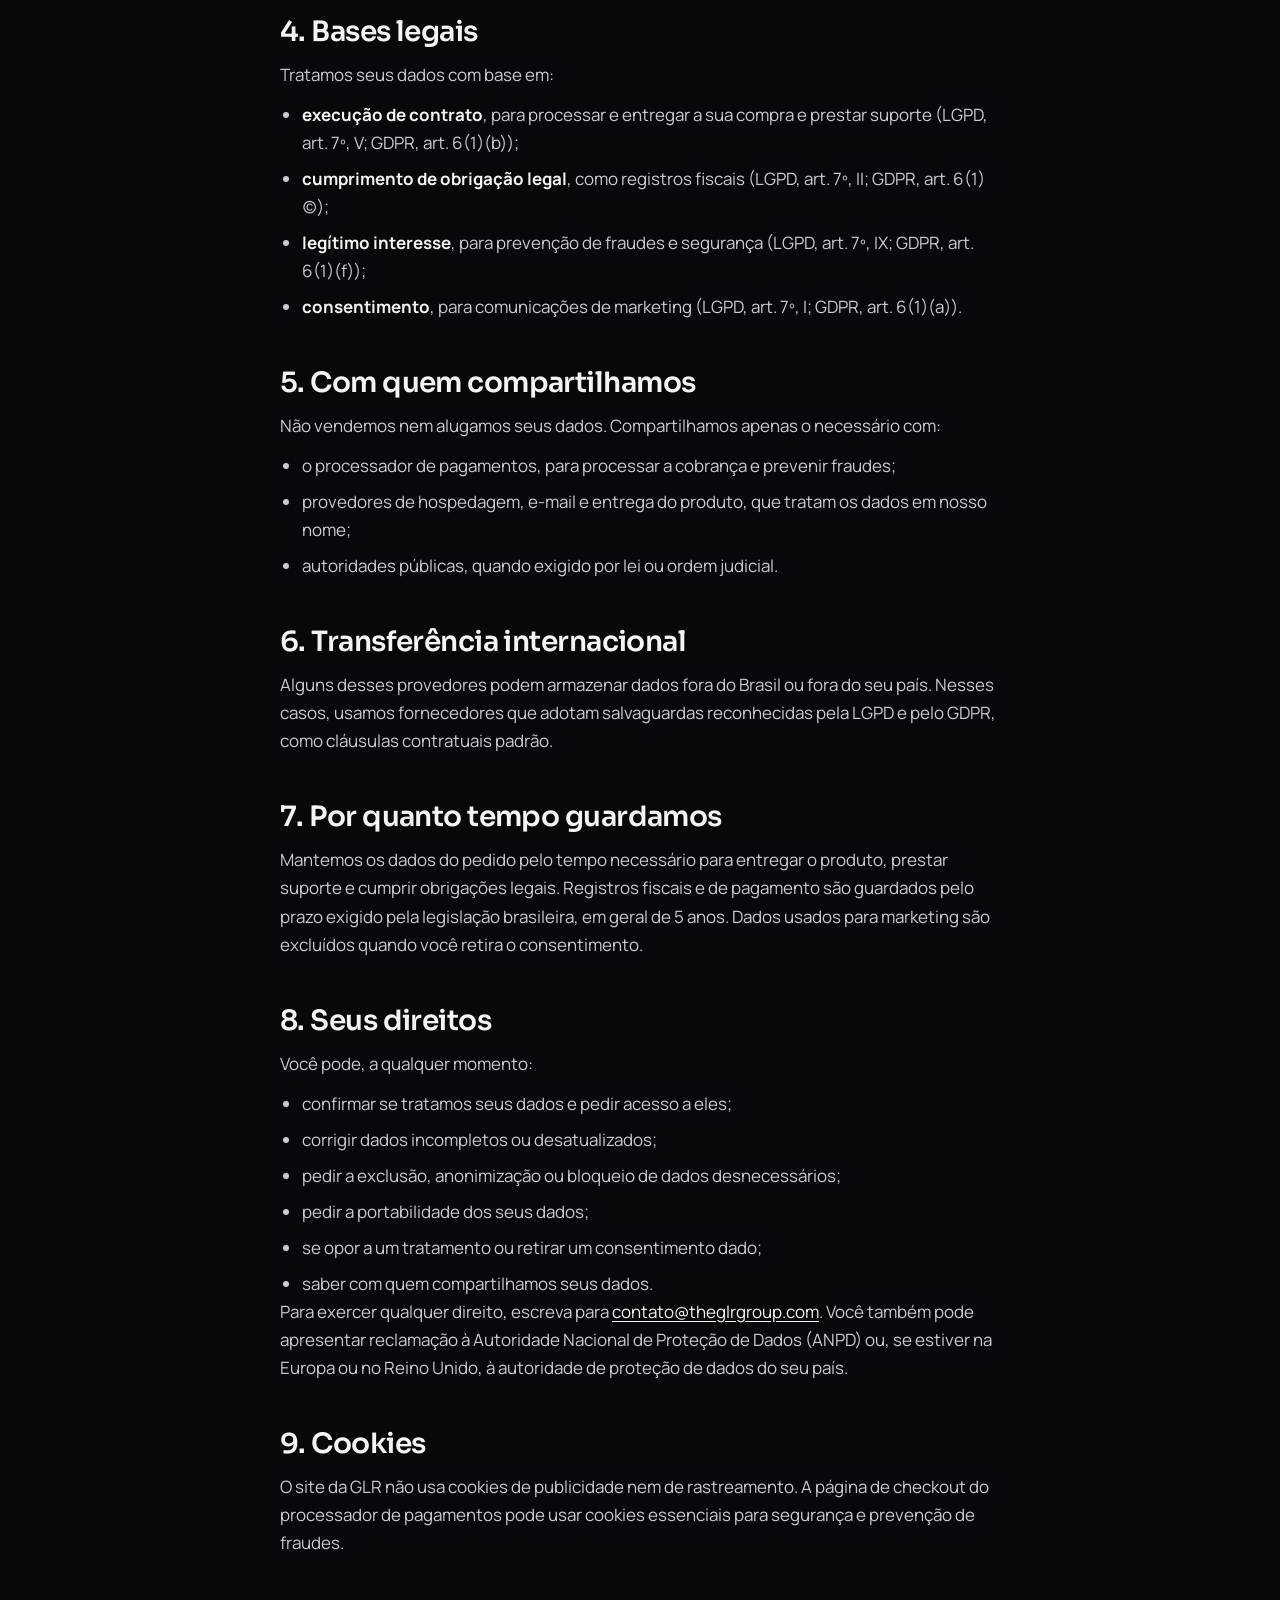
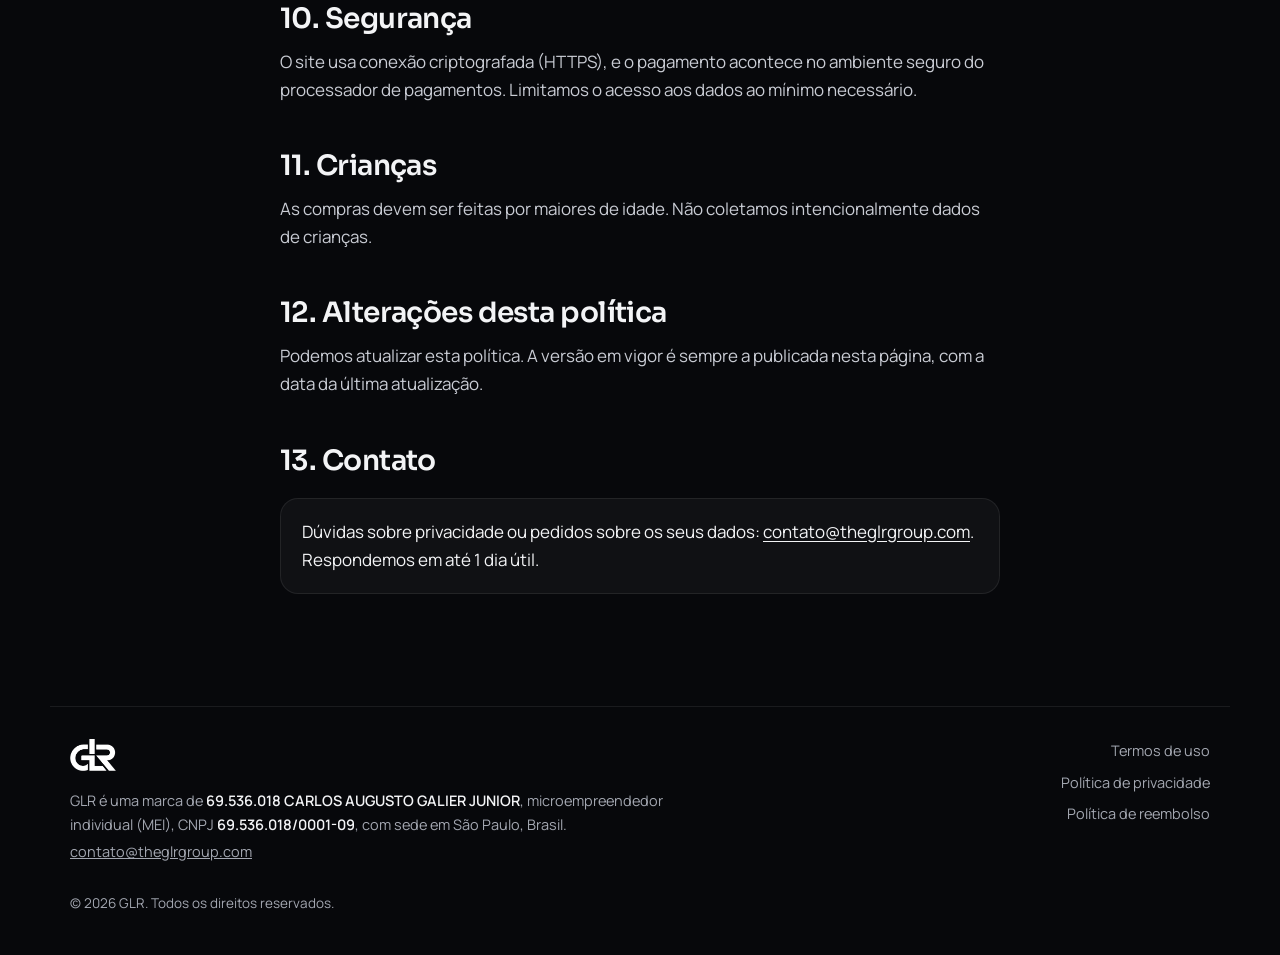
==== commit 9fd2998e: "Logo: só o símbolo GLR (letras sobrepostas) Co-Authored-By: Claude Opus 5.5 <noreply@anthropic.com> " ====
--- a/privacy/index.html
+++ b/privacy/index.html
@@ -5,7 +5,7 @@
 <meta name="viewport" content="width=device-width, initial-scale=1, viewport-fit=cover">
 <title>Política de privacidade | GLR</title>
 <meta name="description" content="Como a GLR coleta, usa e protege seus dados pessoais, conforme a LGPD e o GDPR.">
-<link rel="icon" href="/assets/glr-logo.png">
+<link rel="icon" href="/assets/glr-mark.png">
 <link rel="preconnect" href="https://fonts.googleapis.com">
 <link rel="preconnect" href="https://fonts.gstatic.com" crossorigin>
 <link rel="stylesheet" href="https://fonts.googleapis.com/css2?family=Sora:wght@400;500;600;700&family=Manrope:wght@400;500;600;700&display=swap">
@@ -15,7 +15,7 @@
 
 <header>
   <nav class="nav" aria-label="Principal">
-    <a class="logo" href="/" aria-label="GLR, início"><img src="/assets/glr-logo.png" alt="GLR" width="74" height="26"></a>
+    <a class="logo" href="/" aria-label="GLR, início"><img src="/assets/glr-mark.png" alt="GLR" width="46" height="32"></a>
     <ul>
       <li><a href="/#produtos">Produtos</a></li>
       <li><a href="/#como-funciona">Como funciona</a></li>
@@ -125,7 +125,7 @@
 <footer>
   <div class="wrap foot">
     <div class="legal-id">
-      <img src="/assets/glr-logo.png" alt="GLR" width="68" height="24">
+      <img src="/assets/glr-mark.png" alt="GLR" width="46" height="32">
       <span>GLR é uma marca de <strong>69.536.018 CARLOS AUGUSTO GALIER JUNIOR</strong>, microempreendedor individual (MEI), CNPJ <strong>69.536.018/0001-09</strong>, com sede em São Paulo, Brasil.</span>
       <span><a href="mailto:contato@theglrgroup.com">contato@theglrgroup.com</a></span>
     </div>
--- a/assets/site.css
+++ b/assets/site.css
@@ -43,8 +43,8 @@
 /* nav */
 header{position:sticky;top:calc(env(safe-area-inset-top,0px) + 14px);z-index:30;padding-inline:16px}
 .nav{max-width:1080px;margin:14px auto 0;display:flex;align-items:center;justify-content:space-between;gap:16px;padding:10px 10px 10px 22px;border-radius:999px;background:rgba(14,15,20,.65);backdrop-filter:blur(18px) saturate(140%);-webkit-backdrop-filter:blur(18px) saturate(140%);box-shadow:inset 0 0 0 1px var(--border),0 10px 40px -10px rgba(0,0,0,.6)}
-.nav .logo img{height:26px;width:auto;display:block}
-@media (max-width:400px){.nav{padding-left:16px}.nav .logo img{height:22px}.nav .btn{padding:0 16px;font-size:13px}}
+.nav .logo img{height:32px;width:auto;display:block}
+@media (max-width:400px){.nav{padding-left:16px}.nav .logo img{height:28px}.nav .btn{padding:0 16px;font-size:13px}}
 .nav ul{display:flex;gap:4px;list-style:none;margin:0;padding:0}
 .nav ul a{display:block;padding:8px 14px;border-radius:999px;text-decoration:none;color:var(--muted);font-size:14.5px;font-weight:500;transition:color .2s,background .2s}
 .nav ul a:hover{color:var(--fg);background:var(--surface-2)}
@@ -103,7 +103,7 @@
 .about p{color:var(--muted)}
 .about p strong{color:var(--fg);font-weight:600}
 .brand{border-radius:28px;padding:44px 36px;background:radial-gradient(500px circle at 0% 0%,rgba(var(--accent-rgb),.14),transparent 60%),var(--surface);box-shadow:inset 0 0 0 1px var(--border);display:flex;flex-direction:column;gap:30px}
-.brand img{width:100%;max-width:260px;height:auto}
+.brand img{width:100%;max-width:140px;height:auto}
 .brand dl{display:grid;grid-template-columns:auto minmax(0,1fr);gap:10px 24px;margin:0;font-size:15px;padding-top:24px;border-top:1px solid var(--border)}
 .brand dt{color:var(--muted);font-weight:500}
 .brand dd{margin:0;font-weight:600;font-variant-numeric:tabular-nums;overflow-wrap:anywhere}
@@ -124,7 +124,7 @@
 
 footer{padding-block:88px 40px}
 .foot{display:grid;grid-template-columns:minmax(0,1.3fr) minmax(0,1fr);gap:28px 40px;padding-top:32px;border-top:1px solid var(--border);color:var(--muted);font-size:14.5px}
-.foot img{height:24px;width:auto;display:block;margin-bottom:14px;align-self:flex-start}
+.foot img{height:32px;width:auto;display:block;margin-bottom:14px;align-self:flex-start}
 .foot .legal-id{display:flex;flex-direction:column;gap:4px}
 .foot .legal-id strong{color:var(--fg);font-weight:600}
 .foot nav{display:flex;flex-direction:column;gap:8px;align-items:flex-end}
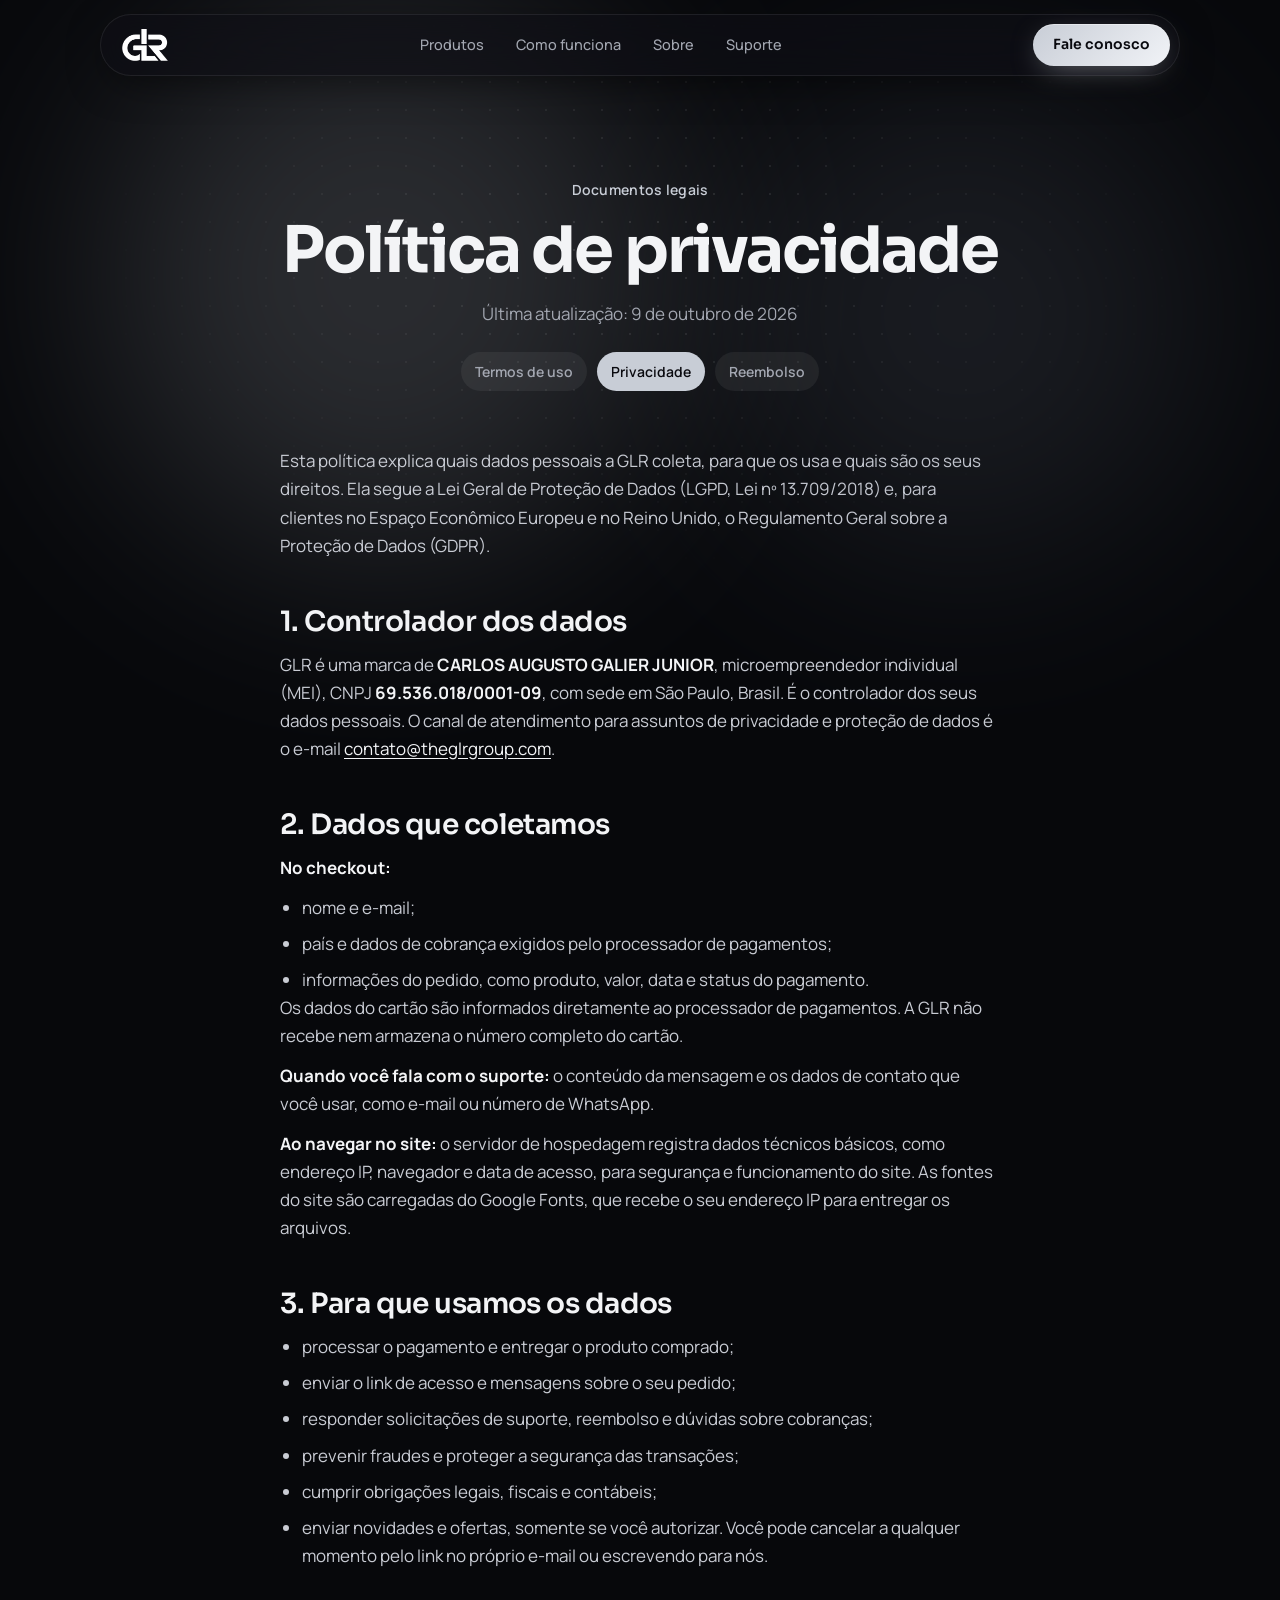
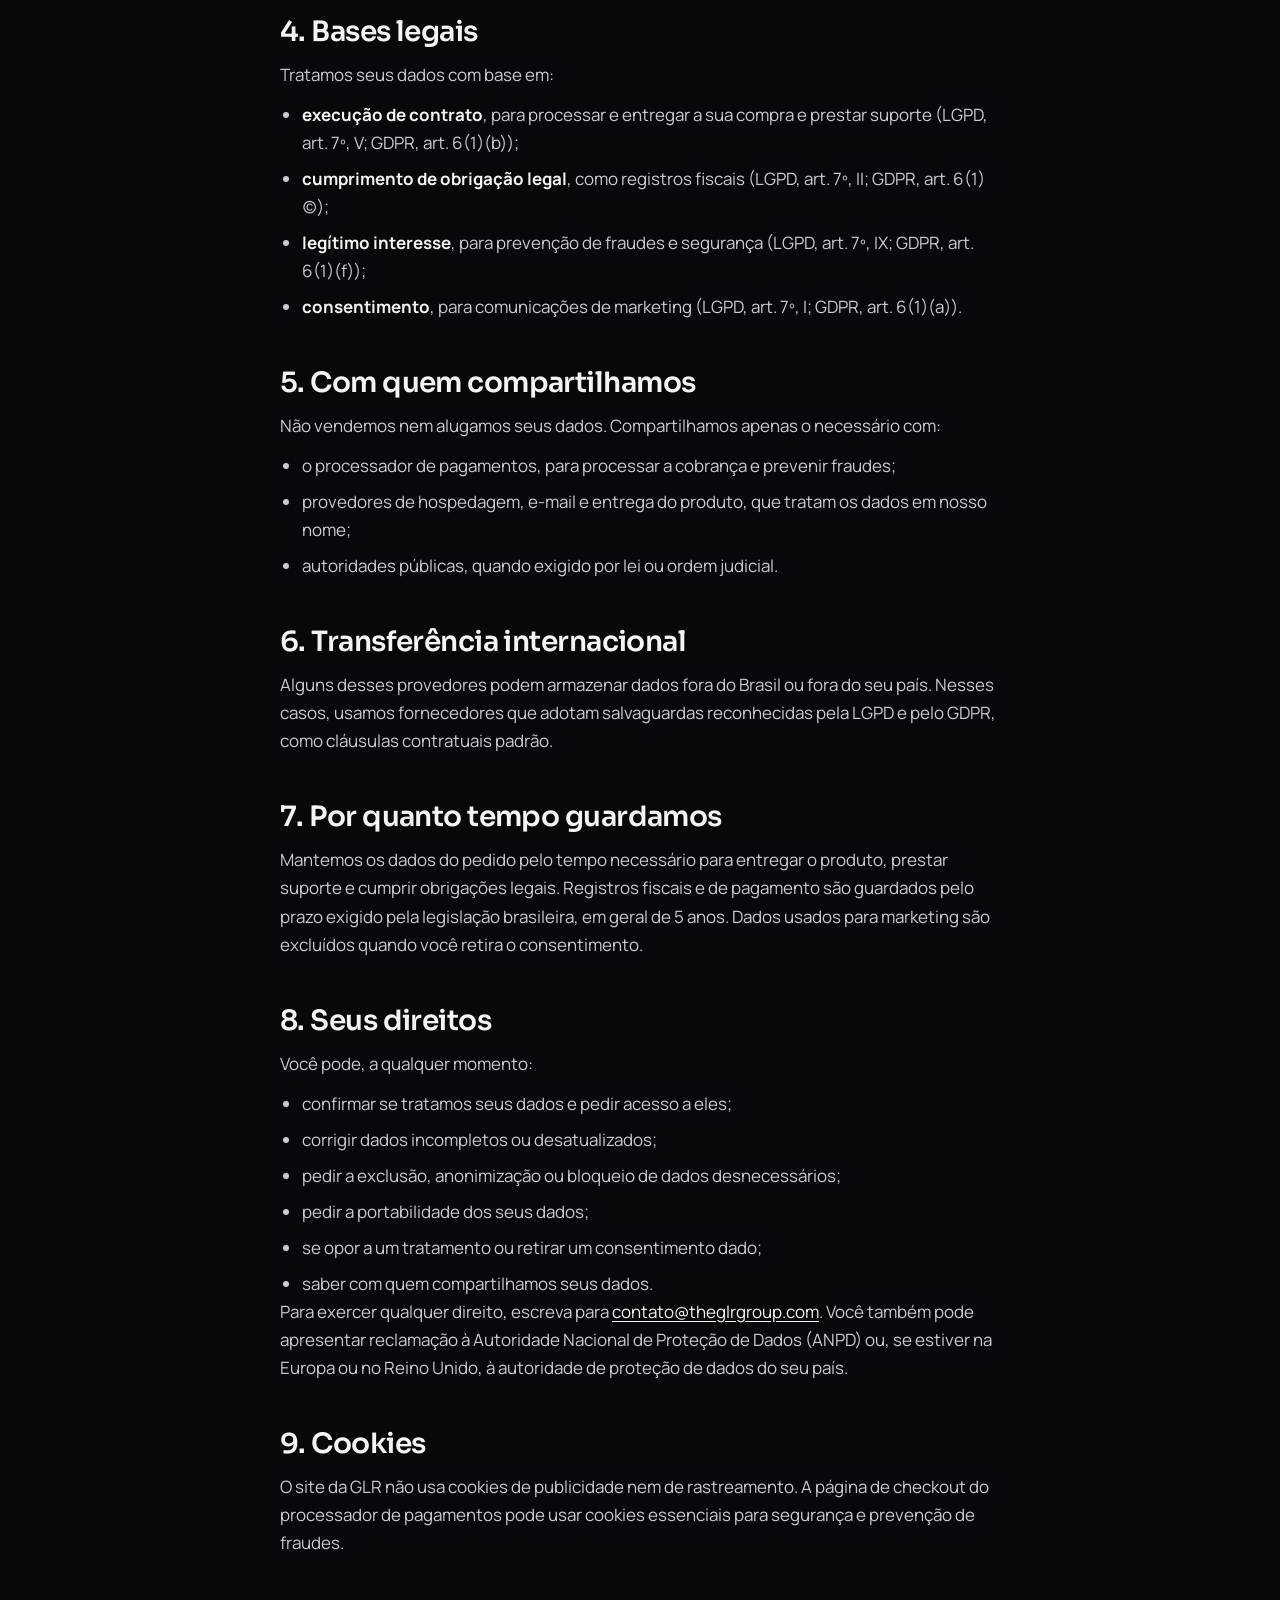
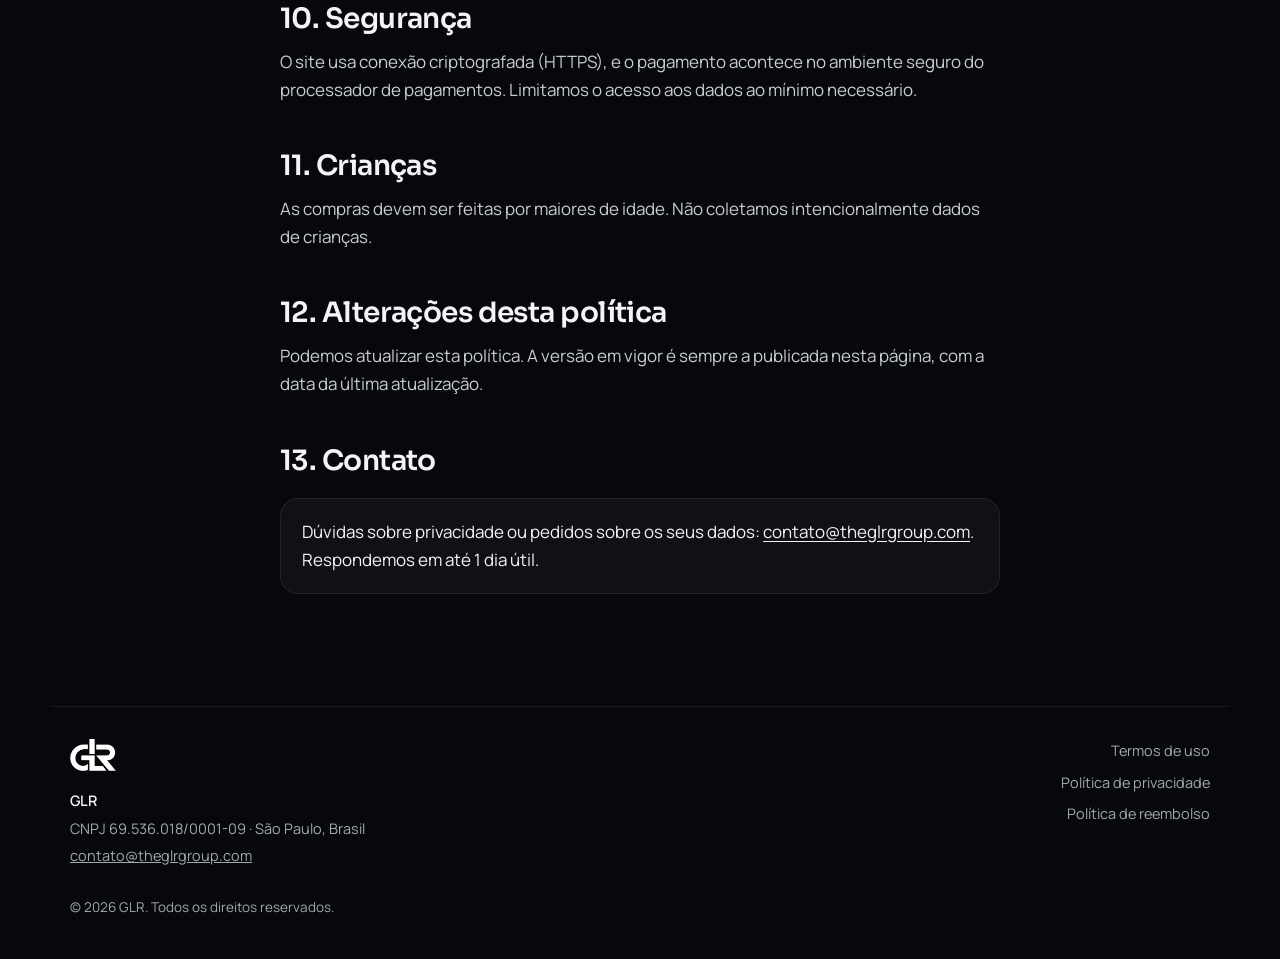
==== commit d75e34cd: "Ajusta frase de identificação e simplifica rodapé Co-Authored-By: Claude Opus 5.5 <noreply@anthropic" ====
--- a/privacy/index.html
+++ b/privacy/index.html
@@ -45,7 +45,7 @@
     <p>Esta política explica quais dados pessoais a GLR coleta, para que os usa e quais são os seus direitos. Ela segue a Lei Geral de Proteção de Dados (LGPD, Lei nº 13.709/2018) e, para clientes no Espaço Econômico Europeu e no Reino Unido, o Regulamento Geral sobre a Proteção de Dados (GDPR).</p>
 
     <h2>1. Controlador dos dados</h2>
-    <p>GLR é uma marca de <strong>69.536.018 CARLOS AUGUSTO GALIER JUNIOR</strong>, microempreendedor individual (MEI), CNPJ <strong>69.536.018/0001-09</strong>, com sede em São Paulo, Brasil. É o controlador dos seus dados pessoais. O canal de atendimento para assuntos de privacidade e proteção de dados é o e-mail <a href="mailto:contato@theglrgroup.com">contato@theglrgroup.com</a>.</p>
+    <p>GLR é uma marca de <strong>CARLOS AUGUSTO GALIER JUNIOR</strong>, microempreendedor individual (MEI), CNPJ <strong>69.536.018/0001-09</strong>, com sede em São Paulo, Brasil. É o controlador dos seus dados pessoais. O canal de atendimento para assuntos de privacidade e proteção de dados é o e-mail <a href="mailto:contato@theglrgroup.com">contato@theglrgroup.com</a>.</p>
 
     <h2>2. Dados que coletamos</h2>
     <p><strong>No checkout:</strong></p>
@@ -126,7 +126,8 @@
   <div class="wrap foot">
     <div class="legal-id">
       <img src="/assets/glr-mark.png" alt="GLR" width="46" height="32">
-      <span>GLR é uma marca de <strong>69.536.018 CARLOS AUGUSTO GALIER JUNIOR</strong>, microempreendedor individual (MEI), CNPJ <strong>69.536.018/0001-09</strong>, com sede em São Paulo, Brasil.</span>
+      <strong>GLR</strong>
+      <span>CNPJ 69.536.018/0001-09 · São Paulo, Brasil</span>
       <span><a href="mailto:contato@theglrgroup.com">contato@theglrgroup.com</a></span>
     </div>
     <nav aria-label="Documentos legais">
